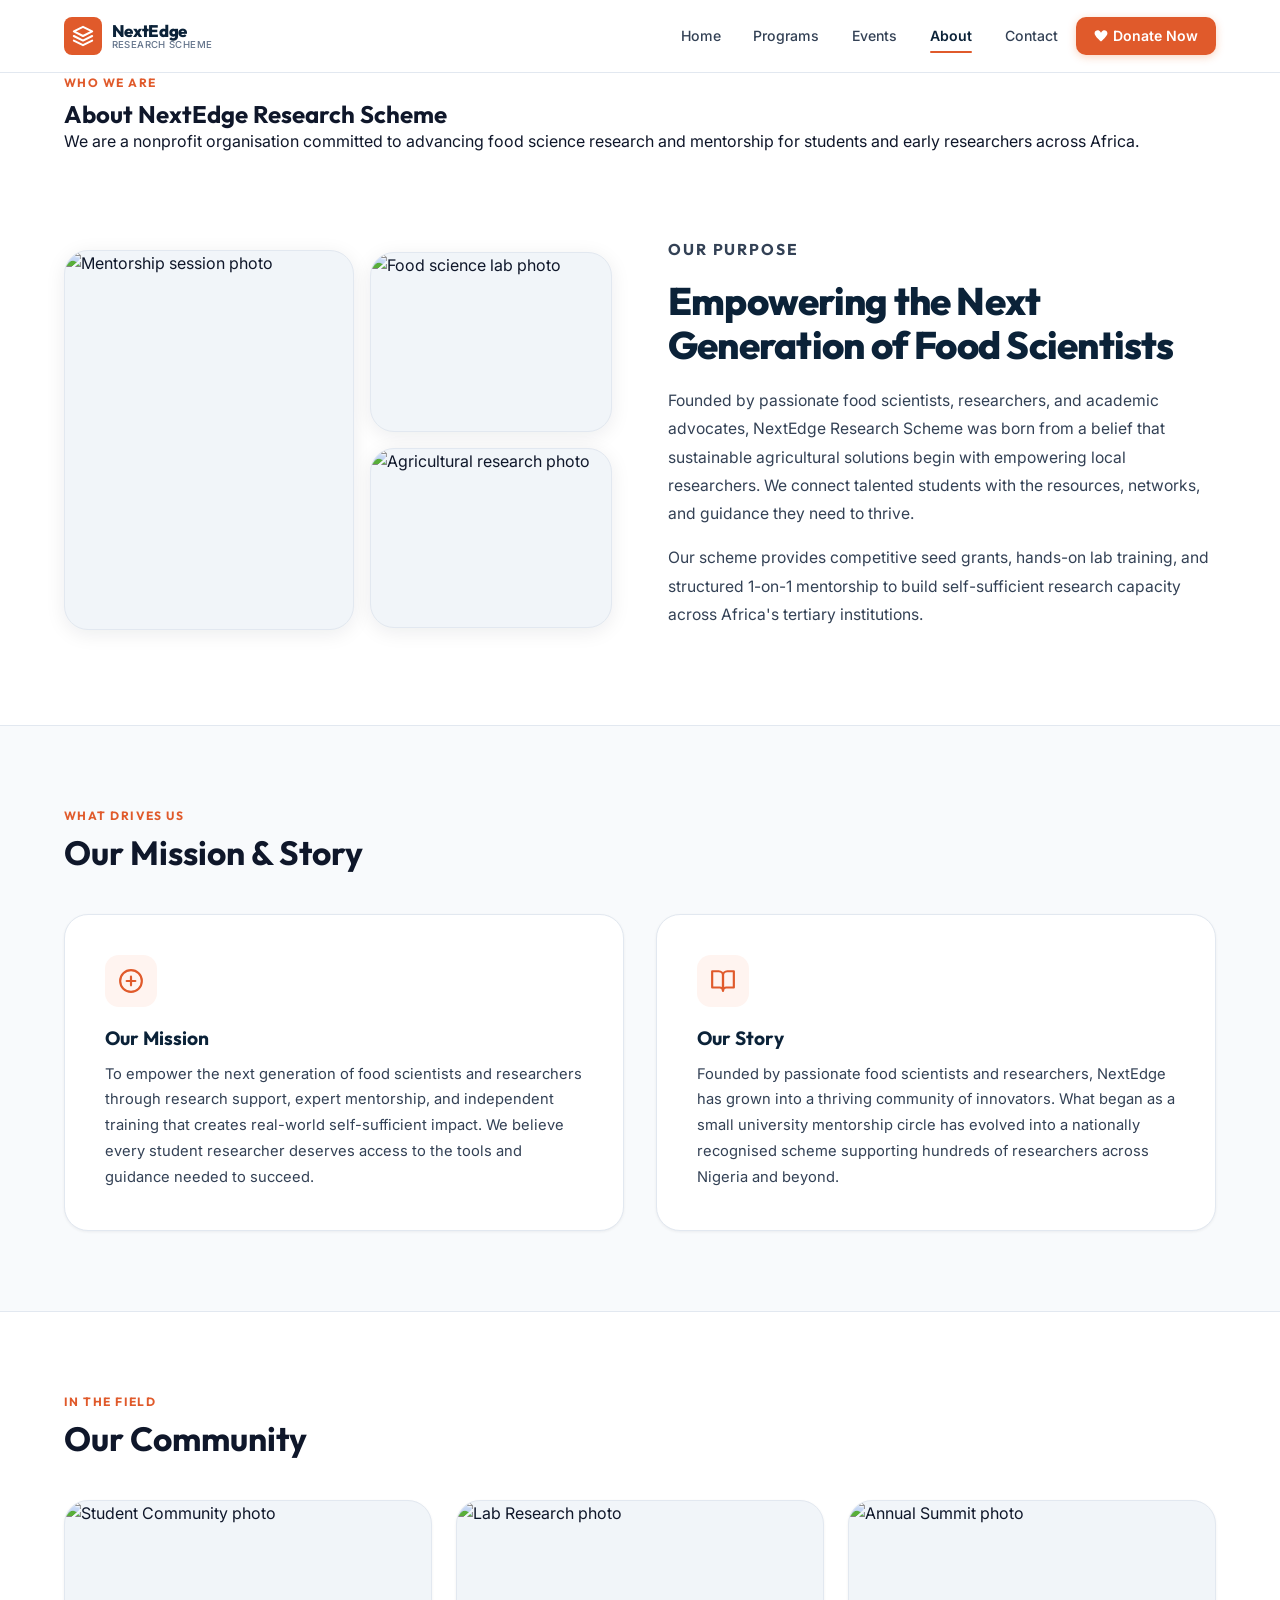
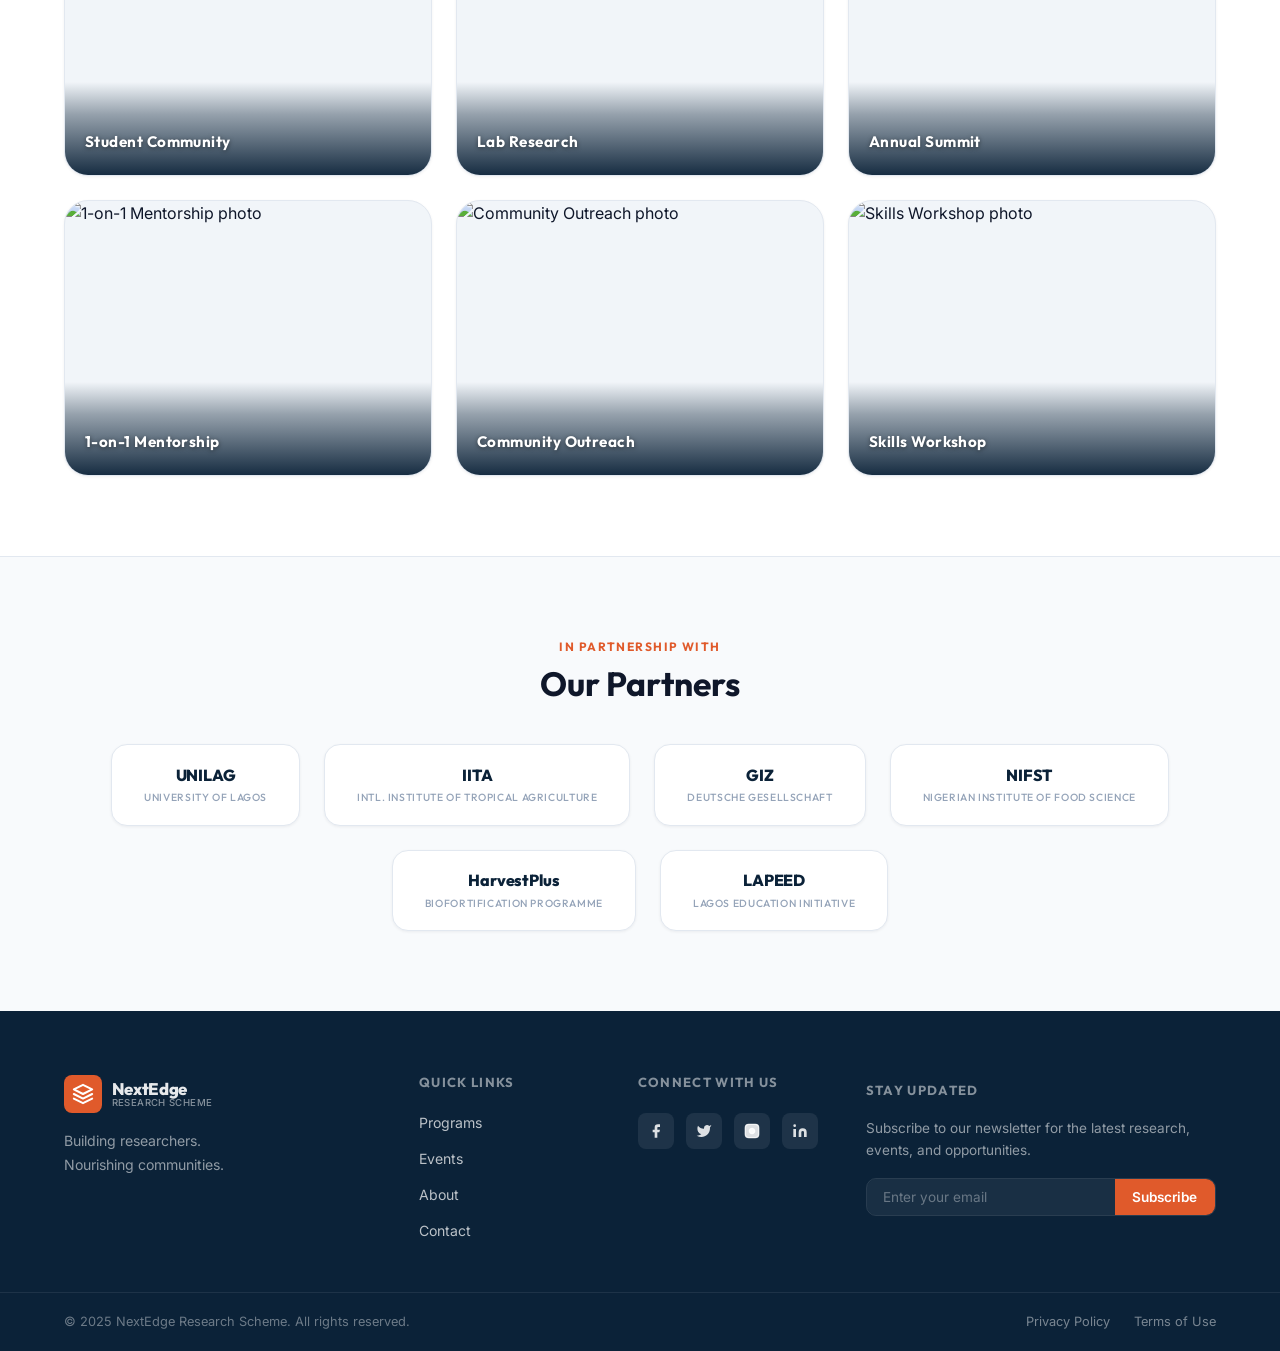
==== about.html @ d98e7039 "fix: rename NexEdge to NextEdge across all project files" ====
<!DOCTYPE html>
<html lang="en">
<head>
  <meta charset="UTF-8" />
  <meta name="viewport" content="width=device-width, initial-scale=1.0" />
  <title>About NextEdge Research Scheme — Our Mission & Story</title>
  <meta name="description" content="Learn about NextEdge Research Scheme — a nonprofit advancing food science research, mentorship, and capacity-building for students and early researchers across Nigeria and beyond." />
  <link rel="stylesheet" href="css/style.css" />
  <link rel="stylesheet" href="css/about.css" />
</head>
<body>

  <!-- ==================== NAVBAR ==================== -->
  <header id="navbar">
    <div class="container">
      <nav class="nav-inner">
        <a href="index.html" class="nav-logo" aria-label="NextEdge Home">
          <div class="nav-logo-icon">
            <svg viewBox="0 0 24 24" fill="none" stroke="#fff" stroke-width="2.2" stroke-linecap="round" stroke-linejoin="round">
              <path d="M12 2L2 7l10 5 10-5-10-5z"/><path d="M2 17l10 5 10-5"/><path d="M2 12l10 5 10-5"/>
            </svg>
          </div>
          <div class="nav-logo-text"><strong>NextEdge</strong><span>Research Scheme</span></div>
        </a>
        <ul class="nav-links" role="list">
          <li><a href="index.html">Home</a></li>
          <li><a href="programs.html">Programs</a></li>
          <li><a href="events.html">Events</a></li>
          <li><a href="about.html" class="active">About</a></li>
          <li><a href="contact.html">Contact</a></li>
          <li>
            <a href="contact.html" class="nav-donate">
              <svg viewBox="0 0 24 24" fill="currentColor"><path d="M12 21.593c-5.63-5.539-11-10.297-11-14.402 0-3.791 3.068-5.191 5.281-5.191 1.312 0 4.151.501 5.719 4.457 1.59-3.968 4.464-4.447 5.726-4.447 2.54 0 5.274 1.621 5.274 5.181 0 4.069-5.136 8.625-11 14.402z"/></svg>
              Donate Now
            </a>
          </li>
        </ul>
        <button class="nav-hamburger" id="nav-hamburger" aria-label="Toggle menu" aria-expanded="false">
          <span></span><span></span><span></span>
        </button>
      </nav>
    </div>
    <nav class="nav-mobile" id="nav-mobile">
      <a href="index.html">Home</a>
      <a href="programs.html">Programs</a>
      <a href="events.html">Events</a>
      <a href="about.html" class="active">About</a>
      <a href="contact.html">Contact</a>
      <a href="contact.html" class="btn btn-primary btn-sm">Donate Now</a>
    </nav>
  </header>

  <!-- ==================== PAGE HERO ==================== -->
  <section class="page-hero" aria-labelledby="about-page-heading">
    <div class="container">
      <div class="page-hero-content">
        <p class="section-label">Who We Are</p>
        <h1 id="about-page-heading">About NextEdge Research Scheme</h1>
        <p>We are a nonprofit organisation committed to advancing food science research and mentorship for students and early researchers across Africa.</p>
      </div>
    </div>
  </section>

  <!-- ==================== ABOUT INTRO ==================== -->
  <section class="about-intro" aria-labelledby="about-intro-heading">
    <div class="container">
      <div class="about-intro-grid">

        <!-- Image collage with real JPG photography -->
        <div class="about-intro-images">
          <div class="about-img-frame about-img-main">
            <img src="images/mentor.jpg" alt="Mentorship session photo" />
          </div>
          <div class="about-img-sub-group">
            <div class="about-img-frame about-img-sub">
              <img src="images/lab.jpg" alt="Food science lab photo" />
            </div>
            <div class="about-img-frame about-img-sub">
              <img src="images/community.jpg" alt="Agricultural research photo" />
            </div>
          </div>
        </div>

        <!-- Text -->
        <div class="about-intro-text">
          <p class="section-label">Our Purpose</p>
          <h2 id="about-intro-heading">Empowering the Next Generation of Food Scientists</h2>
          <p>
            Founded by passionate food scientists, researchers, and academic advocates, NextEdge Research Scheme was born from a belief that sustainable agricultural solutions begin with empowering local researchers. We connect talented students with the resources, networks, and guidance they need to thrive.
          </p>
          <p>
            Our scheme provides competitive seed grants, hands-on lab training, and structured 1-on-1 mentorship to build self-sufficient research capacity across Africa's tertiary institutions.
          </p>
        </div>
      </div>
    </div>
  </section>

  <!-- ==================== MISSION & STORY ==================== -->
  <section class="mission-story" aria-labelledby="mission-heading">
    <div class="container">
      <div class="section-header">
        <div>
          <p class="section-label">What Drives Us</p>
          <h2 id="mission-heading">Our Mission & Story</h2>
        </div>
      </div>
      <div class="mission-story-grid">

        <article class="mission-card" id="our-mission-card">
          <div class="mission-card-icon">
            <svg viewBox="0 0 24 24" fill="none" stroke="currentColor" stroke-width="2" stroke-linecap="round" stroke-linejoin="round">
              <circle cx="12" cy="12" r="10"/><line x1="12" y1="8" x2="12" y2="16"/><line x1="8" y1="12" x2="16" y2="12"/>
            </svg>
          </div>
          <h3>Our Mission</h3>
          <p>To empower the next generation of food scientists and researchers through research support, expert mentorship, and independent training that creates real-world self-sufficient impact. We believe every student researcher deserves access to the tools and guidance needed to succeed.</p>
        </article>

        <article class="mission-card" id="our-story-card">
          <div class="mission-card-icon">
            <svg viewBox="0 0 24 24" fill="none" stroke="currentColor" stroke-width="2" stroke-linecap="round" stroke-linejoin="round">
              <path d="M2 3h6a4 4 0 0 1 4 4v14a3 3 0 0 0-3-3H2z"/><path d="M22 3h-6a4 4 0 0 0-4 4v14a3 3 0 0 1 3-3h7z"/>
            </svg>
          </div>
          <h3>Our Story</h3>
          <p>Founded by passionate food scientists and researchers, NextEdge has grown into a thriving community of innovators. What began as a small university mentorship circle has evolved into a nationally recognised scheme supporting hundreds of researchers across Nigeria and beyond.</p>
        </article>

      </div>
    </div>
  </section>

  <!-- ==================== PHOTO GALLERY ==================== -->
  <section class="about-photos" aria-labelledby="team-photos-heading">
    <div class="container">
      <div class="section-header">
        <div>
          <p class="section-label">In the Field</p>
          <h2 id="team-photos-heading">Our Community</h2>
        </div>
      </div>

      <div class="community-grid">
        <div class="community-card">
          <img src="images/team.jpg" alt="Student Community photo" />
          <div class="community-card-overlay">
            <span>Student Community</span>
          </div>
        </div>

        <div class="community-card">
          <img src="images/lab.jpg" alt="Lab Research photo" />
          <div class="community-card-overlay">
            <span>Lab Research</span>
          </div>
        </div>

        <div class="community-card">
          <img src="images/research.jpg" alt="Annual Summit photo" />
          <div class="community-card-overlay">
            <span>Annual Summit</span>
          </div>
        </div>

        <div class="community-card">
          <img src="images/mentor.jpg" alt="1-on-1 Mentorship photo" />
          <div class="community-card-overlay">
            <span>1-on-1 Mentorship</span>
          </div>
        </div>

        <div class="community-card">
          <img src="images/community.jpg" alt="Community Outreach photo" />
          <div class="community-card-overlay">
            <span>Community Outreach</span>
          </div>
        </div>

        <div class="community-card">
          <img src="images/workshop.jpg" alt="Skills Workshop photo" />
          <div class="community-card-overlay">
            <span>Skills Workshop</span>
          </div>
        </div>
      </div>
    </div>
  </section>

  <!-- ==================== PARTNERS ==================== -->
  <section class="partners-section" aria-labelledby="partners-heading">
    <div class="container">
      <div class="section-header" style="justify-content:center; text-align:center; flex-direction:column; align-items:center;">
        <div>
          <p class="section-label">In Partnership With</p>
          <h2 id="partners-heading">Our Partners</h2>
        </div>
      </div>

      <div class="partners-grid">
        <div class="partner-logo" id="partner-unilag">
          <div class="partner-name">UNILAG<span>University of Lagos</span></div>
        </div>
        <div class="partner-logo" id="partner-iita">
          <div class="partner-name">IITA<span>Intl. Institute of Tropical Agriculture</span></div>
        </div>
        <div class="partner-logo" id="partner-giz">
          <div class="partner-name">GIZ<span>Deutsche Gesellschaft</span></div>
        </div>
        <div class="partner-logo" id="partner-nifst">
          <div class="partner-name">NIFST<span>Nigerian Institute of Food Science</span></div>
        </div>
        <div class="partner-logo" id="partner-harvestplus">
          <div class="partner-name">HarvestPlus<span>Biofortification Programme</span></div>
        </div>
        <div class="partner-logo" id="partner-lapeed">
          <div class="partner-name">LAPEED<span>Lagos Education Initiative</span></div>
        </div>
      </div>
    </div>
  </section>

  <!-- ==================== FOOTER ==================== -->
  <footer id="footer" aria-label="Site footer">
    <div class="container">
      <div class="footer-grid">
        <div class="footer-brand">
          <a href="index.html" class="nav-logo">
            <div class="nav-logo-icon">
              <svg viewBox="0 0 24 24" fill="none" stroke="#fff" stroke-width="2.2" stroke-linecap="round" stroke-linejoin="round">
                <path d="M12 2L2 7l10 5 10-5-10-5z"/><path d="M2 17l10 5 10-5"/><path d="M2 12l10 5 10-5"/>
              </svg>
            </div>
            <div class="nav-logo-text"><strong>NextEdge</strong><span>Research Scheme</span></div>
          </a>
          <p class="footer-tagline">Building researchers.<br>Nourishing communities.</p>
        </div>
        <div class="footer-col">
          <h4>Quick Links</h4>
          <ul>
            <li><a href="programs.html">Programs</a></li>
            <li><a href="events.html">Events</a></li>
            <li><a href="about.html">About</a></li>
            <li><a href="contact.html">Contact</a></li>
          </ul>
        </div>
        <div class="footer-col">
          <h4>Connect With Us</h4>
          <div class="footer-social">
            <a href="#" class="social-icon" aria-label="Facebook"><svg viewBox="0 0 24 24" fill="rgba(255,255,255,0.85)"><path d="M18 2h-3a5 5 0 0 0-5 5v3H7v4h3v8h4v-8h3l1-4h-4V7a1 1 0 0 1 1-1h3z"/></svg></a>
            <a href="#" class="social-icon" aria-label="Twitter"><svg viewBox="0 0 24 24" fill="rgba(255,255,255,0.85)"><path d="M23 3a10.9 10.9 0 0 1-3.14 1.53 4.48 4.48 0 0 0-7.86 3v1A10.66 10.66 0 0 1 3 4s-4 9 5 13a11.64 11.64 0 0 1-7 2c9 5 20 0 20-11.5a4.5 4.5 0 0 0-.08-.83A7.72 7.72 0 0 0 23 3z"/></svg></a>
            <a href="#" class="social-icon" aria-label="Instagram"><svg viewBox="0 0 24 24" fill="none" stroke="rgba(255,255,255,0.85)" stroke-width="2"><rect x="2" y="2" width="20" height="20" rx="5"/><path d="M16 11.37A4 4 0 1 1 12.63 8 4 4 0 0 1 16 11.37z"/><line x1="17.5" y1="6.5" x2="17.51" y2="6.5"/></svg></a>
            <a href="#" class="social-icon" aria-label="LinkedIn"><svg viewBox="0 0 24 24" fill="rgba(255,255,255,0.85)"><path d="M16 8a6 6 0 0 1 6 6v7h-4v-7a2 2 0 0 0-2-2 2 2 0 0 0-2 2v7h-4v-7a6 6 0 0 1 6-6z"/><rect x="2" y="9" width="4" height="12"/><circle cx="4" cy="4" r="2"/></svg></a>
          </div>
        </div>
        <div class="footer-col footer-newsletter">
          <h4>Stay Updated</h4>
          <p>Subscribe to our newsletter for the latest research, events, and opportunities.</p>
          <form class="newsletter-form" id="footer-newsletter-form" novalidate>
            <input type="email" placeholder="Enter your email" aria-label="Email for newsletter" required />
            <button type="submit">Subscribe</button>
          </form>
        </div>
      </div>
    </div>
    <div class="footer-bottom">
      <div class="container">
        <div class="footer-bottom-inner">
          <p>© 2025 NextEdge Research Scheme. All rights reserved.</p>
          <nav class="footer-legal"><a href="#">Privacy Policy</a><a href="#">Terms of Use</a></nav>
        </div>
      </div>
    </div>
  </footer>

  <script src="js/main.js"></script>
</body>
</html>
---- css/style.css ----
/* ============================================================
   NextEdge Research Scheme — Global Styles
   style.css: Variables, Reset, Typography, Navbar, Footer
   ============================================================ */

@import url('https://fonts.googleapis.com/css2?family=Outfit:wght@300;400;500;600;700;800&family=Inter:wght@300;400;500;600;700&display=swap');

/* ===== CSS VARIABLES ===== */
:root {
  /* Colors */
  --navy:        #0B2238;
  --navy-light:  #143454;
  --navy-mid:    #1E4670;
  --orange:      #E05A2B;
  --orange-dark: #C4481C;
  --orange-light:#F27043;
  --orange-bg:   #FFF4F0;
  
  /* Complementary Natural Accents */
  --green:       #2A6F4E;
  --green-bg:    #EBF5F0;
  --gold:        #D97706;
  --gold-bg:     #FEF3C7;

  /* Text Contrast System */
  --text-dark:   #0F172A; /* Deep slate for high contrast titles */
  --text-mid:    #334155; /* Mid slate for body text */
  --text-light:  #64748B; /* Soft slate for descriptions */
  --text-muted:  #94A3B8; /* Muted captions */

  /* Background System */
  --bg-white:    #FFFFFF;
  --bg-light:    #F8FAFC;
  --bg-porcelain:#F1F5F9;
  --border:      #E2E8F0;
  --border-dark: #CBD5E1;

  /* Category Tags */
  --tag-research:   #EFF6FF;
  --tag-research-c: #1D4ED8;
  --tag-mentorship: #F0FDF4;
  --tag-mentorship-c:#15803D;
  --tag-training:   #FFFBEB;
  --tag-training-c: #D97706;
  --tag-community:  #FFF7ED;
  --tag-community-c:#EA580C;
  --tag-workshop:   #F5F3FF;
  --tag-workshop-c: #6D28D9;

  /* Typography */
  --font-heading: 'Outfit', sans-serif;
  --font-body:    'Inter', sans-serif;

  /* Spacing */
  --section-pad: 5rem 0;
  --container-max: 1200px;
  --container-pad: 0 1.5rem;

  /* Radius */
  --radius-sm:  6px;
  --radius-md:  10px;
  --radius-lg:  16px;
  --radius-xl:  24px;

  /* Shadows */
  --shadow-sm:  0 1px 3px rgba(15,23,42,0.06);
  --shadow-md:  0 4px 20px rgba(15,23,42,0.08);
  --shadow-lg:  0 10px 32px rgba(15,23,42,0.12);
  --shadow-nav: 0 4px 20px rgba(11,34,56,0.08);

  /* Transitions */
  --trans-fast: 0.18s ease;
  --trans-mid:  0.28s ease;
  --trans-slow: 0.4s ease;

  /* Nav */
  --nav-height: 72px;
}

/* ===== RESET & BASE ===== */
*, *::before, *::after { box-sizing: border-box; margin: 0; padding: 0; }

html { scroll-behavior: smooth; font-size: 16px; -webkit-text-size-adjust: 100%; }

body {
  font-family: var(--font-body);
  font-size: 1rem;
  line-height: 1.6;
  color: var(--text-dark);
  background: var(--bg-white);
  -webkit-font-smoothing: antialiased;
}

img { display: block; max-width: 100%; height: auto; }
a { color: inherit; text-decoration: none; }
ul, ol { list-style: none; }
button { cursor: pointer; border: none; background: none; font-family: inherit; }
input, textarea, select { font-family: inherit; font-size: inherit; }

/* ===== TYPOGRAPHY ===== */
h1, h2, h3, h4, h5, h6 {
  font-family: var(--font-heading);
  line-height: 1.2;
  color: var(--text-dark);
}

.section-label {
  font-family: var(--font-heading);
  font-size: 0.75rem;
  font-weight: 700;
  letter-spacing: 0.12em;
  text-transform: uppercase;
  color: var(--orange);
  margin-bottom: 0.5rem;
}

/* ===== CONTAINER ===== */
.container {
  max-width: var(--container-max);
  margin: 0 auto;
  padding: var(--container-pad);
}

/* ===== BUTTONS ===== */
.btn {
  display: inline-flex;
  align-items: center;
  gap: 0.4rem;
  padding: 0.65rem 1.4rem;
  border-radius: var(--radius-md);
  font-family: var(--font-body);
  font-size: 0.9rem;
  font-weight: 600;
  transition: background var(--trans-fast), transform var(--trans-fast), box-shadow var(--trans-fast);
  white-space: nowrap;
}

.btn-primary {
  background: var(--orange);
  color: #fff;
  box-shadow: 0 2px 8px rgba(232,97,26,0.30);
}
.btn-primary:hover {
  background: var(--orange-dark);
  transform: translateY(-2px);
  box-shadow: 0 6px 18px rgba(232,97,26,0.40);
}

.btn-outline {
  background: transparent;
  color: var(--orange);
  border: 1.5px solid var(--orange);
}
.btn-outline:hover {
  background: var(--orange);
  color: #fff;
  transform: translateY(-2px);
}

.btn-navy {
  background: var(--navy);
  color: #fff;
}
.btn-navy:hover {
  background: var(--navy-light);
  transform: translateY(-2px);
  box-shadow: var(--shadow-md);
}

.btn-sm {
  padding: 0.45rem 1rem;
  font-size: 0.82rem;
}

.btn-lg {
  padding: 0.85rem 2rem;
  font-size: 1rem;
}

/* ===== TAGS / BADGES ===== */
.tag {
  display: inline-block;
  padding: 0.2rem 0.65rem;
  border-radius: 999px;
  font-size: 0.7rem;
  font-weight: 700;
  letter-spacing: 0.06em;
  text-transform: uppercase;
}
.tag-research   { background: var(--tag-research);   color: var(--tag-research-c); }
.tag-mentorship { background: var(--tag-mentorship);  color: var(--tag-mentorship-c); }
.tag-training   { background: var(--tag-training);   color: var(--tag-training-c); }
.tag-community  { background: var(--tag-community);  color: var(--tag-community-c); }
.tag-workshop   { background: var(--tag-workshop);   color: var(--tag-workshop-c); }

/* ===== LINK ARROW ===== */
.link-arrow {
  display: inline-flex;
  align-items: center;
  gap: 0.35rem;
  color: var(--orange);
  font-size: 0.87rem;
  font-weight: 600;
  transition: gap var(--trans-fast), color var(--trans-fast);
}
.link-arrow:hover { gap: 0.6rem; color: var(--orange-dark); }
.link-arrow svg { flex-shrink: 0; }

/* ===== SECTION HEADER ===== */
.section-header {
  display: flex;
  align-items: flex-end;
  justify-content: space-between;
  gap: 1rem;
  margin-bottom: 2.5rem;
  flex-wrap: wrap;
}
.section-header h2 {
  font-family: var(--font-heading);
  font-size: clamp(1.5rem, 3vw, 2.1rem);
  font-weight: 700;
  color: var(--text-dark);
}

/* ===== DIVIDER ===== */
.divider { border: none; border-top: 1px solid var(--border); margin: 0; }

/* ================================================================
   NAVBAR
   ================================================================ */
#navbar {
  position: sticky;
  top: 0;
  z-index: 1000;
  background: var(--bg-white);
  border-bottom: 1px solid var(--border);
  transition: box-shadow var(--trans-mid), background var(--trans-mid);
}
#navbar.scrolled {
  box-shadow: var(--shadow-nav);
}

.nav-inner {
  display: flex;
  align-items: center;
  height: var(--nav-height);
  gap: 2rem;
}

/* Logo */
.nav-logo {
  display: flex;
  align-items: center;
  gap: 0.6rem;
  flex-shrink: 0;
  text-decoration: none;
}
.nav-logo-icon {
  width: 38px;
  height: 38px;
  background: var(--orange);
  border-radius: 8px;
  display: flex;
  align-items: center;
  justify-content: center;
  flex-shrink: 0;
}
.nav-logo-icon svg { width: 22px; height: 22px; }
.nav-logo-text { display: flex; flex-direction: column; line-height: 1; }
.nav-logo-text strong {
  font-family: var(--font-heading);
  font-size: 1.05rem;
  font-weight: 800;
  color: var(--navy);
  letter-spacing: -0.02em;
}
.nav-logo-text span {
  font-size: 0.6rem;
  font-weight: 500;
  color: var(--text-light);
  letter-spacing: 0.04em;
  text-transform: uppercase;
}

/* Nav Links */
.nav-links {
  display: flex;
  align-items: center;
  gap: 0.25rem;
  margin-left: auto;
}
.nav-links a {
  position: relative;
  padding: 0.5rem 0.9rem;
  font-size: 0.88rem;
  font-weight: 500;
  color: var(--text-mid);
  border-radius: var(--radius-sm);
  transition: color var(--trans-fast), background var(--trans-fast);
}
.nav-links a::after {
  content: '';
  position: absolute;
  bottom: -1px;
  left: 50%;
  width: 0;
  height: 2px;
  background: var(--orange);
  transform: translateX(-50%);
  transition: width var(--trans-fast);
  border-radius: 99px;
}
.nav-links a:hover { color: var(--navy); }
.nav-links a:hover::after,
.nav-links a.active::after { width: calc(100% - 1.8rem); }
.nav-links a.active { color: var(--navy); font-weight: 600; }

/* Donate button */
.nav-donate {
  background: var(--orange);
  color: #fff !important;
  border-radius: var(--radius-md) !important;
  padding: 0.5rem 1.1rem !important;
  font-weight: 600 !important;
  box-shadow: 0 2px 8px rgba(232,97,26,0.28);
  transition: background var(--trans-fast), transform var(--trans-fast), box-shadow var(--trans-fast) !important;
  display: flex !important;
  align-items: center;
  gap: 0.35rem;
  white-space: nowrap;
}
.nav-donate:hover {
  background: var(--orange-dark) !important;
  transform: translateY(-2px) !important;
  box-shadow: 0 5px 16px rgba(232,97,26,0.38) !important;
}
.nav-donate::after { display: none !important; }
.nav-donate svg { width: 14px; height: 14px; flex-shrink: 0; }

/* Hamburger */
.nav-hamburger {
  display: none;
  flex-direction: column;
  gap: 5px;
  width: 28px;
  padding: 2px;
  cursor: pointer;
  margin-left: auto;
}
.nav-hamburger span {
  display: block;
  height: 2px;
  background: var(--navy);
  border-radius: 99px;
  transition: transform var(--trans-mid), opacity var(--trans-fast), width var(--trans-mid);
  transform-origin: center;
}
.nav-hamburger span:nth-child(1) { width: 100%; }
.nav-hamburger span:nth-child(2) { width: 75%; }
.nav-hamburger span:nth-child(3) { width: 55%; }

.nav-hamburger.open span:nth-child(1) { transform: translateY(7px) rotate(45deg); width: 100%; }
.nav-hamburger.open span:nth-child(2) { opacity: 0; transform: translateX(-8px); }
.nav-hamburger.open span:nth-child(3) { transform: translateY(-7px) rotate(-45deg); width: 100%; }

/* Mobile Nav Overlay */
.nav-mobile {
  display: none;
  flex-direction: column;
  padding: 1rem 1.5rem 1.5rem;
  background: var(--bg-white);
  border-top: 1px solid var(--border);
  gap: 0.25rem;
  box-shadow: 0 8px 24px rgba(0,0,0,0.10);
}
.nav-mobile.open { display: flex; }
.nav-mobile a {
  padding: 0.75rem 0.5rem;
  font-size: 1rem;
  font-weight: 500;
  color: var(--text-mid);
  border-bottom: 1px solid var(--border);
  transition: color var(--trans-fast);
}
.nav-mobile a:last-child { border-bottom: none; }
.nav-mobile a:hover, .nav-mobile a.active { color: var(--orange); }
.nav-mobile .btn { margin-top: 0.75rem; align-self: flex-start; }

/* ================================================================
   FOOTER
   ================================================================ */
#footer {
  background: var(--navy);
  color: rgba(255,255,255,0.85);
  padding: 4rem 0 0;
}

.footer-grid {
  display: grid;
  grid-template-columns: 1.8fr 1fr 1fr 1.4fr;
  gap: 3rem;
  padding-bottom: 3rem;
}

.footer-brand .nav-logo-text strong,
.footer-brand .nav-logo-text span { color: rgba(255,255,255,0.9); }
.footer-brand .nav-logo-text span { color: rgba(255,255,255,0.5); }

.footer-tagline {
  margin-top: 1rem;
  font-size: 0.88rem;
  color: rgba(255,255,255,0.55);
  line-height: 1.7;
}

.footer-col h4 {
  font-family: var(--font-heading);
  font-size: 0.82rem;
  font-weight: 700;
  letter-spacing: 0.1em;
  text-transform: uppercase;
  color: rgba(255,255,255,0.5);
  margin-bottom: 1.2rem;
}
.footer-col ul { display: flex; flex-direction: column; gap: 0.65rem; }
.footer-col ul li a {
  font-size: 0.88rem;
  color: rgba(255,255,255,0.72);
  transition: color var(--trans-fast);
}
.footer-col ul li a:hover { color: var(--orange-light); }

/* Social */
.footer-social {
  display: flex;
  gap: 0.75rem;
  margin-top: 1.4rem;
}
.social-icon {
  width: 36px;
  height: 36px;
  border-radius: 8px;
  background: rgba(255,255,255,0.08);
  display: flex;
  align-items: center;
  justify-content: center;
  transition: background var(--trans-fast), transform var(--trans-fast);
}
.social-icon:hover { background: var(--orange); transform: translateY(-3px); }
.social-icon svg { width: 16px; height: 16px; fill: rgba(255,255,255,0.85); }

/* Newsletter */
.footer-newsletter { margin-top: 0.5rem; }
.footer-newsletter p {
  font-size: 0.85rem;
  color: rgba(255,255,255,0.55);
  margin-bottom: 1rem;
  line-height: 1.6;
}
.newsletter-form {
  display: flex;
  gap: 0;
  border-radius: var(--radius-md);
  overflow: hidden;
  border: 1px solid rgba(255,255,255,0.12);
}
.newsletter-form input {
  flex: 1;
  background: rgba(255,255,255,0.06);
  border: none;
  padding: 0.65rem 1rem;
  font-size: 0.85rem;
  color: rgba(255,255,255,0.9);
  outline: none;
}
.newsletter-form input::placeholder { color: rgba(255,255,255,0.35); }
.newsletter-form button {
  background: var(--orange);
  color: #fff;
  padding: 0.65rem 1.1rem;
  font-size: 0.85rem;
  font-weight: 600;
  transition: background var(--trans-fast);
  white-space: nowrap;
}
.newsletter-form button:hover { background: var(--orange-dark); }

/* Footer Bottom */
.footer-bottom {
  border-top: 1px solid rgba(255,255,255,0.08);
  padding: 1.2rem 0;
}
.footer-bottom-inner {
  display: flex;
  align-items: center;
  justify-content: space-between;
  gap: 1rem;
  flex-wrap: wrap;
}
.footer-bottom-inner p {
  font-size: 0.8rem;
  color: rgba(255,255,255,0.4);
}
.footer-legal {
  display: flex;
  gap: 1.5rem;
}
.footer-legal a {
  font-size: 0.8rem;
  color: rgba(255,255,255,0.45);
  transition: color var(--trans-fast);
}
.footer-legal a:hover { color: var(--orange-light); }

/* ===== IMAGE PLACEHOLDERS (when real images not available) ===== */
.img-placeholder {
  background: linear-gradient(135deg, #e8f0fe 0%, #f0e8ff 50%, #e8f8e8 100%);
  display: flex;
  align-items: center;
  justify-content: center;
  border-radius: var(--radius-md);
  overflow: hidden;
  position: relative;
}
.img-placeholder::after {
  content: '';
  position: absolute;
  inset: 0;
  background: linear-gradient(135deg, rgba(255,255,255,0.1) 0%, transparent 100%);
}

/* ===== REAL SCENE PHOTOGRAPHY (LOCAL HIGH-RES JPGs) ===== */
.img-fill { width: 100%; height: 100%; display: block; object-fit: cover; }

.scene-lab {
  background: url('../images/lab.jpg') center/cover no-repeat !important;
  position: relative;
}
.scene-team {
  background: url('../images/team.jpg') center/cover no-repeat !important;
  position: relative;
}
.scene-research {
  background: url('../images/research.jpg') center/cover no-repeat !important;
  position: relative;
}
.scene-community {
  background: url('../images/community.jpg') center/cover no-repeat !important;
  position: relative;
}
.scene-mentor {
  background: url('../images/mentor.jpg') center/cover no-repeat !important;
  position: relative;
}
.scene-event {
  background: url('../images/event.jpg') center/cover no-repeat !important;
  position: relative;
}
.scene-workshop {
  background: url('../images/workshop.jpg') center/cover no-repeat !important;
  position: relative;
}

.figure-overlay { display: none !important; }

/* ===== RESPONSIVE ===== */
@media (max-width: 1023px) {
  .nav-links { display: none; }
  .nav-hamburger { display: flex; }
}

@media (max-width: 767px) {
  :root { --nav-height: 62px; }
  .footer-grid {
    grid-template-columns: 1fr 1fr;
    gap: 2rem;
  }
  .footer-brand { grid-column: 1 / -1; }
}

@media (max-width: 479px) {
  .footer-grid { grid-template-columns: 1fr; }
  .footer-bottom-inner { flex-direction: column; align-items: flex-start; gap: 0.5rem; }
}
---- css/about.css ----
/* ============================================================
   NextEdge — about.css (ROBUST & FULLY RESPONSIVE)
   ============================================================ */

/* ===== ABOUT INTRO ===== */
.about-intro {
  padding: var(--section-pad);
  background: var(--bg-white);
}

.about-intro-grid {
  display: grid;
  grid-template-columns: 1fr 1fr;
  gap: 3.5rem;
  align-items: center;
}

.about-intro-images {
  display: grid;
  grid-template-columns: 1.2fr 1fr;
  gap: 1rem;
  align-items: center;
}

.about-img-frame {
  border-radius: var(--radius-xl);
  overflow: hidden;
  position: relative;
  box-shadow: var(--shadow-md);
  border: 1px solid var(--border);
  background: var(--bg-porcelain);
  transition: transform var(--trans-mid), box-shadow var(--trans-mid);
}
.about-img-frame:hover {
  transform: translateY(-4px);
  box-shadow: var(--shadow-lg);
}

.about-img-frame img {
  width: 100%;
  height: 100%;
  object-fit: cover;
  object-position: center;
  display: block;
}

.about-img-main {
  height: 380px;
}
.about-img-sub-group {
  display: flex;
  flex-direction: column;
  gap: 1rem;
}
.about-img-sub {
  height: 180px;
}

.about-intro-text h2 {
  font-family: var(--font-heading);
  font-size: clamp(1.8rem, 3vw, 2.5rem);
  font-weight: 800;
  color: var(--navy);
  margin-bottom: 1.25rem;
  line-height: 1.15;
  letter-spacing: -0.02em;
}
.about-intro-text p {
  font-size: 0.98rem;
  color: var(--text-mid);
  line-height: 1.8;
  margin-bottom: 1rem;
}

/* ===== MISSION + STORY ===== */
.mission-story {
  padding: var(--section-pad);
  background: var(--bg-light);
  border-top: 1px solid var(--border);
  border-bottom: 1px solid var(--border);
}

.mission-story-grid {
  display: grid;
  grid-template-columns: 1fr 1fr;
  gap: 2rem;
}

.mission-card {
  background: var(--bg-white);
  border-radius: var(--radius-xl);
  padding: 2.5rem;
  border: 1px solid var(--border);
  box-shadow: var(--shadow-sm);
  transition: transform var(--trans-mid), box-shadow var(--trans-mid);
}
.mission-card:hover {
  transform: translateY(-4px);
  box-shadow: var(--shadow-md);
}

.mission-card-icon {
  width: 52px;
  height: 52px;
  border-radius: 14px;
  background: var(--orange-bg);
  display: flex;
  align-items: center;
  justify-content: center;
  margin-bottom: 1.25rem;
}
.mission-card-icon svg {
  width: 26px;
  height: 26px;
  color: var(--orange);
}

.mission-card h3 {
  font-family: var(--font-heading);
  font-size: 1.2rem;
  font-weight: 700;
  color: var(--navy);
  margin-bottom: 0.75rem;
}
.mission-card p {
  font-size: 0.92rem;
  color: var(--text-mid);
  line-height: 1.75;
}

/* ===== COMMUNITY PHOTO GALLERY GRID ===== */
.about-photos {
  padding: var(--section-pad);
  background: var(--bg-white);
}

.community-grid {
  display: grid;
  grid-template-columns: repeat(3, 1fr);
  gap: 1.5rem;
}

.community-card {
  position: relative;
  border-radius: var(--radius-xl);
  overflow: hidden;
  aspect-ratio: 4 / 3;
  width: 100%;
  background: var(--bg-porcelain);
  border: 1px solid var(--border);
  box-shadow: var(--shadow-sm);
  transition: transform var(--trans-mid), box-shadow var(--trans-mid);
}
.community-card:hover {
  transform: translateY(-6px);
  box-shadow: var(--shadow-lg);
}

.community-card img {
  width: 100%;
  height: 100%;
  object-fit: cover;
  object-position: center;
  display: block;
  transition: transform var(--trans-slow);
}
.community-card:hover img {
  transform: scale(1.06);
}

.community-card-overlay {
  position: absolute;
  bottom: 0;
  left: 0;
  right: 0;
  padding: 3rem 1.25rem 1.25rem;
  background: linear-gradient(to top, rgba(11,34,56,0.95) 0%, rgba(11,34,56,0.4) 65%, transparent 100%);
  display: flex;
  align-items: flex-end;
  pointer-events: none;
}
.community-card-overlay span {
  font-family: var(--font-heading);
  font-size: 0.95rem;
  font-weight: 700;
  color: #ffffff !important;
  letter-spacing: 0.03em;
  text-shadow: 0 1px 4px rgba(0,0,0,0.5);
}

/* ===== PARTNERS ===== */
.partners-section {
  padding: var(--section-pad);
  background: var(--bg-light);
  border-top: 1px solid var(--border);
}

.partners-grid {
  display: flex;
  align-items: center;
  justify-content: center;
  flex-wrap: wrap;
  gap: 1.5rem;
  margin-top: 2rem;
}

.partner-logo {
  display: flex;
  align-items: center;
  justify-content: center;
  background: var(--bg-white);
  border: 1px solid var(--border);
  border-radius: var(--radius-lg);
  padding: 1.1rem 2rem;
  transition: transform var(--trans-fast), box-shadow var(--trans-fast), border-color var(--trans-fast);
  text-align: center;
  min-width: 150px;
  box-shadow: var(--shadow-sm);
}
.partner-logo:hover {
  transform: translateY(-4px);
  box-shadow: var(--shadow-md);
  border-color: var(--orange);
}

.partner-name {
  font-family: var(--font-heading);
  font-size: 1rem;
  font-weight: 800;
  color: var(--navy);
  letter-spacing: -0.01em;
}
.partner-name span {
  display: block;
  font-size: 0.65rem;
  font-weight: 500;
  letter-spacing: 0.06em;
  color: var(--text-muted);
  text-transform: uppercase;
  margin-top: 2px;
}

/* ===== RESPONSIVE BREAKPOINTS ===== */
@media (max-width: 1023px) {
  .about-intro-grid { grid-template-columns: 1fr; gap: 2.5rem; }
  .community-grid { grid-template-columns: repeat(2, 1fr); }
  .mission-story-grid { grid-template-columns: 1fr; }
}

@media (max-width: 640px) {
  .about-intro-images {
    grid-template-columns: 1fr;
    gap: 1rem;
  }
  .about-img-main { height: 250px; }
  .about-img-sub { height: 160px; }
  .community-grid {
    grid-template-columns: 1fr;
    gap: 1.25rem;
  }
  .community-card {
    aspect-ratio: 16 / 10;
    width: 100%;
  }
}
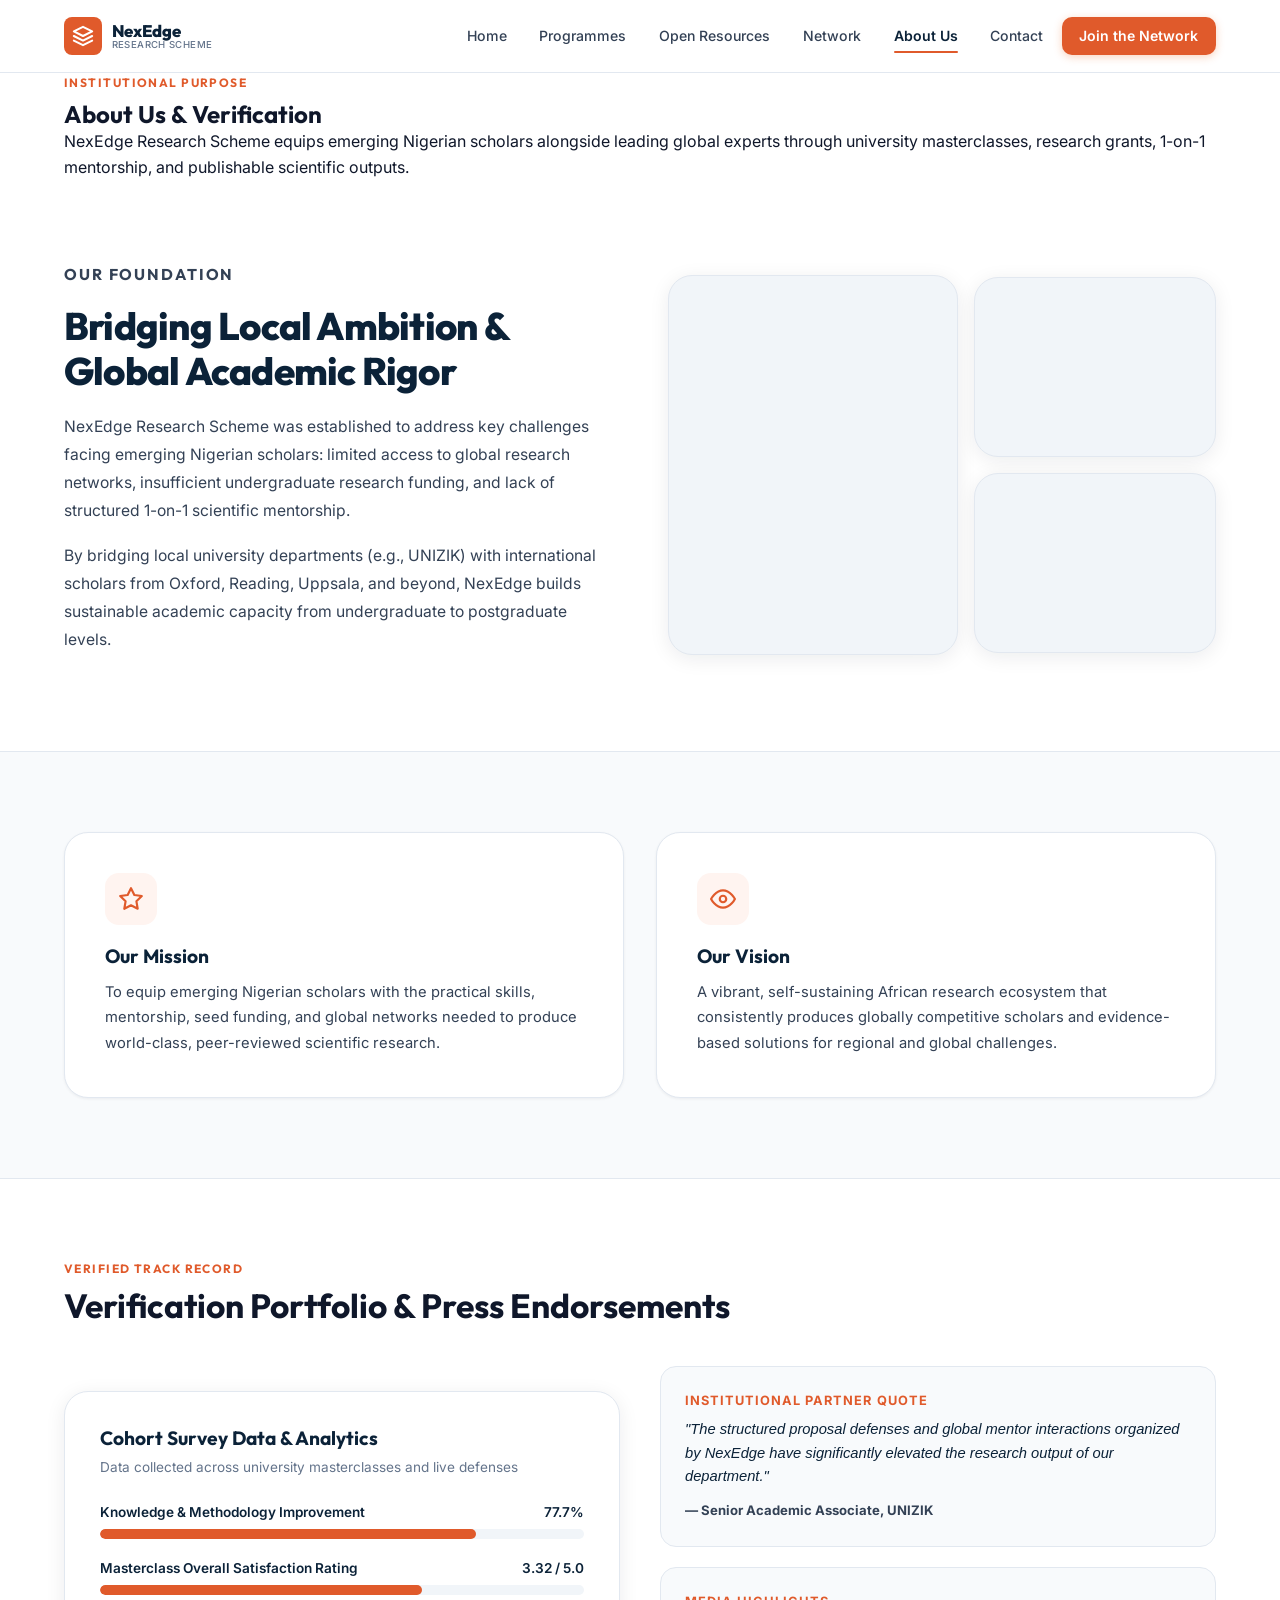
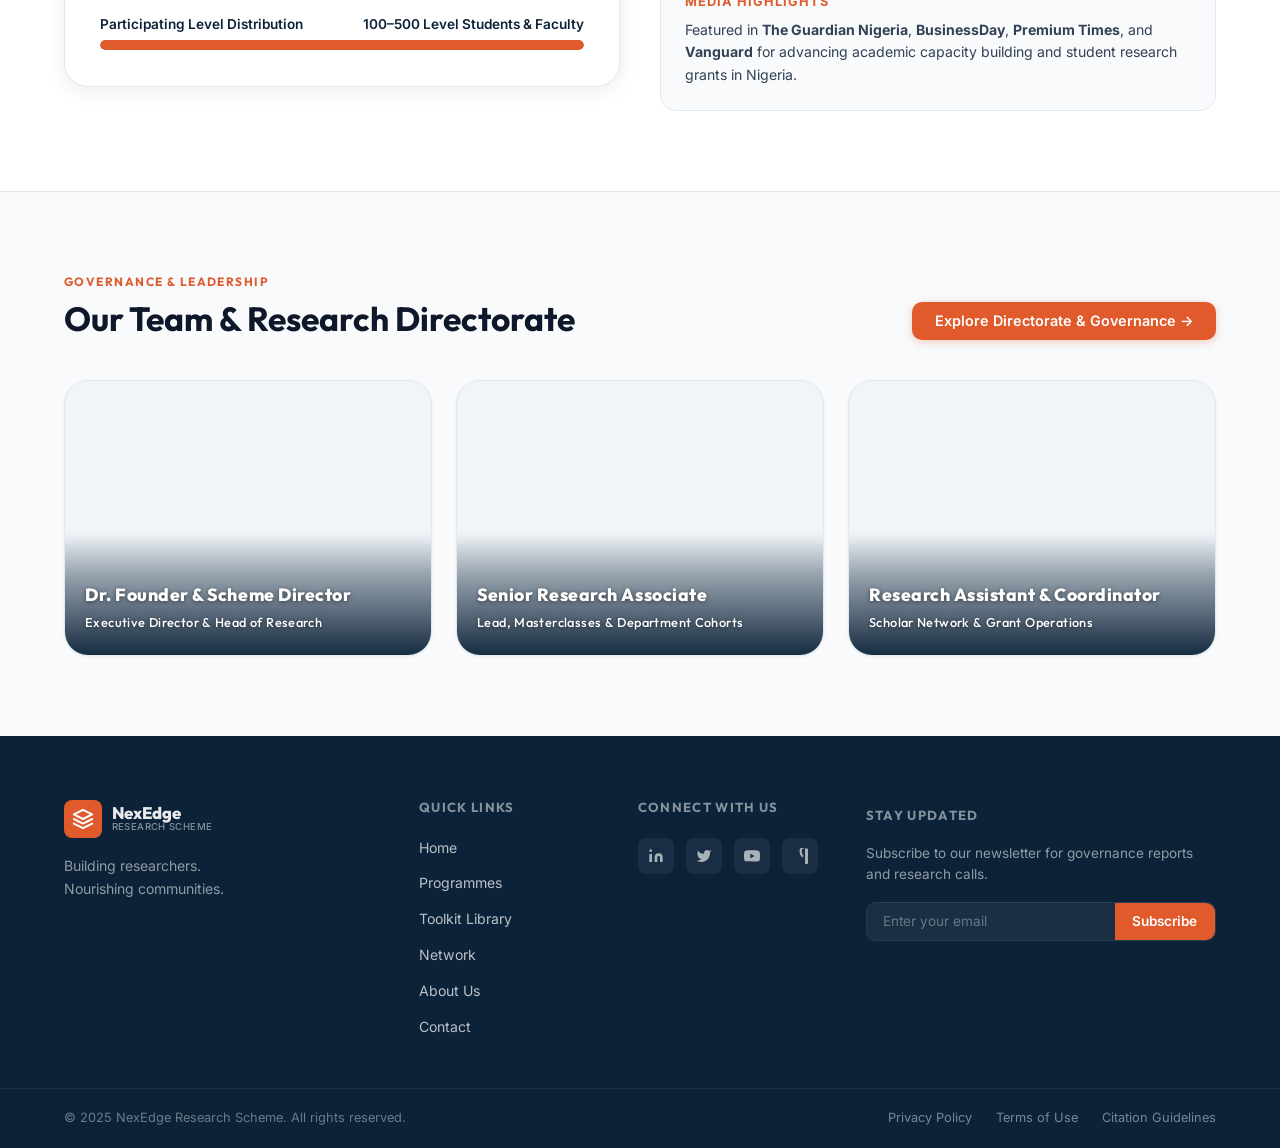
==== commit 21e062de: "fix & enhance: resolve JS syntax error, implement scroll-reveal, decimal stats, photo carousel edge " ====
--- a/about.html
+++ b/about.html
@@ -3,10 +3,11 @@
 <head>
   <meta charset="UTF-8" />
   <meta name="viewport" content="width=device-width, initial-scale=1.0" />
-  <title>About NextEdge Research Scheme — Our Mission & Story</title>
-  <meta name="description" content="Learn about NextEdge Research Scheme — a nonprofit advancing food science research, mentorship, and capacity-building for students and early researchers across Nigeria and beyond." />
+  <title>About Us & Verification Portfolio — NexEdge Research Scheme</title>
+  <meta name="description" content="Learn about NexEdge Research Scheme's mission, vision, research directorate, press coverage, and verified participant survey analytics." />
   <link rel="stylesheet" href="css/style.css" />
   <link rel="stylesheet" href="css/about.css" />
+  <link rel="stylesheet" href="css/home.css" />
 </head>
 <body>
 
@@ -14,24 +15,24 @@
   <header id="navbar">
     <div class="container">
       <nav class="nav-inner">
-        <a href="index.html" class="nav-logo" aria-label="NextEdge Home">
+        <a href="index.html" class="nav-logo" aria-label="NexEdge Home">
           <div class="nav-logo-icon">
             <svg viewBox="0 0 24 24" fill="none" stroke="#fff" stroke-width="2.2" stroke-linecap="round" stroke-linejoin="round">
               <path d="M12 2L2 7l10 5 10-5-10-5z"/><path d="M2 17l10 5 10-5"/><path d="M2 12l10 5 10-5"/>
             </svg>
           </div>
-          <div class="nav-logo-text"><strong>NextEdge</strong><span>Research Scheme</span></div>
+          <div class="nav-logo-text"><strong>NexEdge</strong><span>Research Scheme</span></div>
         </a>
         <ul class="nav-links" role="list">
           <li><a href="index.html">Home</a></li>
-          <li><a href="programs.html">Programs</a></li>
-          <li><a href="events.html">Events</a></li>
-          <li><a href="about.html" class="active">About</a></li>
+          <li><a href="programs.html">Programmes</a></li>
+          <li><a href="toolkit.html">Open Resources</a></li>
+          <li><a href="network.html">Network</a></li>
+          <li><a href="about.html" class="active">About Us</a></li>
           <li><a href="contact.html">Contact</a></li>
           <li>
-            <a href="contact.html" class="nav-donate">
-              <svg viewBox="0 0 24 24" fill="currentColor"><path d="M12 21.593c-5.63-5.539-11-10.297-11-14.402 0-3.791 3.068-5.191 5.281-5.191 1.312 0 4.151.501 5.719 4.457 1.59-3.968 4.464-4.447 5.726-4.447 2.54 0 5.274 1.621 5.274 5.181 0 4.069-5.136 8.625-11 14.402z"/></svg>
-              Donate Now
+            <a href="network.html" class="nav-donate">
+              Join the Network
             </a>
           </li>
         </ul>
@@ -40,13 +41,14 @@
         </button>
       </nav>
     </div>
-    <nav class="nav-mobile" id="nav-mobile">
+    <nav class="nav-mobile" id="nav-mobile" aria-label="Mobile navigation">
       <a href="index.html">Home</a>
-      <a href="programs.html">Programs</a>
-      <a href="events.html">Events</a>
-      <a href="about.html" class="active">About</a>
+      <a href="programs.html">Programmes</a>
+      <a href="toolkit.html">Open Resources</a>
+      <a href="network.html">Network</a>
+      <a href="about.html" class="active">About Us</a>
       <a href="contact.html">Contact</a>
-      <a href="contact.html" class="btn btn-primary btn-sm">Donate Now</a>
+      <a href="network.html" class="btn btn-primary btn-sm">Join the Network</a>
     </nav>
   </header>
 
@@ -54,168 +56,165 @@
   <section class="page-hero" aria-labelledby="about-page-heading">
     <div class="container">
       <div class="page-hero-content">
-        <p class="section-label">Who We Are</p>
-        <h1 id="about-page-heading">About NextEdge Research Scheme</h1>
-        <p>We are a nonprofit organisation committed to advancing food science research and mentorship for students and early researchers across Africa.</p>
-      </div>
-    </div>
-  </section>
-
-  <!-- ==================== ABOUT INTRO ==================== -->
-  <section class="about-intro" aria-labelledby="about-intro-heading">
+        <p class="section-label">INSTITUTIONAL PURPOSE</p>
+        <h1 id="about-page-heading">About Us & Verification</h1>
+        <p>NexEdge Research Scheme equips emerging Nigerian scholars alongside leading global experts through university masterclasses, research grants, 1-on-1 mentorship, and publishable scientific outputs.</p>
+      </div>
+    </div>
+  </section>
+
+  <!-- ==================== ABOUT INTRO & MISSION/VISION ==================== -->
+  <section class="about-intro" aria-labelledby="mission-heading">
     <div class="container">
       <div class="about-intro-grid">
-
-        <!-- Image collage with real JPG photography -->
+        <div class="about-intro-text">
+          <p class="section-label">Our Foundation</p>
+          <h2 id="mission-heading">Bridging Local Ambition & Global Academic Rigor</h2>
+          <p>
+            NexEdge Research Scheme was established to address key challenges facing emerging Nigerian scholars: limited access to global research networks, insufficient undergraduate research funding, and lack of structured 1-on-1 scientific mentorship.
+          </p>
+          <p>
+            By bridging local university departments (e.g., UNIZIK) with international scholars from Oxford, Reading, Uppsala, and beyond, NexEdge builds sustainable academic capacity from undergraduate to postgraduate levels.
+          </p>
+        </div>
         <div class="about-intro-images">
           <div class="about-img-frame about-img-main">
-            <img src="images/mentor.jpg" alt="Mentorship session photo" />
+            <div class="img-fill scene-team" style="height:100%"></div>
           </div>
           <div class="about-img-sub-group">
             <div class="about-img-frame about-img-sub">
-              <img src="images/lab.jpg" alt="Food science lab photo" />
+              <div class="img-fill scene-lab" style="height:100%"></div>
             </div>
             <div class="about-img-frame about-img-sub">
-              <img src="images/community.jpg" alt="Agricultural research photo" />
-            </div>
-          </div>
-        </div>
-
-        <!-- Text -->
-        <div class="about-intro-text">
-          <p class="section-label">Our Purpose</p>
-          <h2 id="about-intro-heading">Empowering the Next Generation of Food Scientists</h2>
-          <p>
-            Founded by passionate food scientists, researchers, and academic advocates, NextEdge Research Scheme was born from a belief that sustainable agricultural solutions begin with empowering local researchers. We connect talented students with the resources, networks, and guidance they need to thrive.
-          </p>
-          <p>
-            Our scheme provides competitive seed grants, hands-on lab training, and structured 1-on-1 mentorship to build self-sufficient research capacity across Africa's tertiary institutions.
-          </p>
-        </div>
-      </div>
-    </div>
-  </section>
-
-  <!-- ==================== MISSION & STORY ==================== -->
-  <section class="mission-story" aria-labelledby="mission-heading">
+              <div class="img-fill scene-mentor" style="height:100%"></div>
+            </div>
+          </div>
+        </div>
+      </div>
+    </div>
+  </section>
+
+  <section class="mission-story">
+    <div class="container">
+      <div class="mission-story-grid">
+        <article class="mission-card">
+          <div class="mission-card-icon">
+            <svg viewBox="0 0 24 24" fill="none" stroke="currentColor" stroke-width="2" stroke-linecap="round" stroke-linejoin="round"><polygon points="12 2 15.09 8.26 22 9.27 17 14.14 18.18 21.02 12 17.77 5.82 21.02 7 14.14 2 9.27 8.91 8.26 12 2"/></svg>
+          </div>
+          <h3>Our Mission</h3>
+          <p>To equip emerging Nigerian scholars with the practical skills, mentorship, seed funding, and global networks needed to produce world-class, peer-reviewed scientific research.</p>
+        </article>
+
+        <article class="mission-card">
+          <div class="mission-card-icon">
+            <svg viewBox="0 0 24 24" fill="none" stroke="currentColor" stroke-width="2" stroke-linecap="round" stroke-linejoin="round"><path d="M1 12s4-8 11-8 11 8 11 8-4 8-11 8-11-8-11-8z"/><circle cx="12" cy="12" r="3"/></svg>
+          </div>
+          <h3>Our Vision</h3>
+          <p>A vibrant, self-sustaining African research ecosystem that consistently produces globally competitive scholars and evidence-based solutions for regional and global challenges.</p>
+        </article>
+      </div>
+    </div>
+  </section>
+
+  <!-- ==================== VERIFICATION PORTFOLIO & SURVEY ANALYTICS ==================== -->
+  <section class="feedback-section" style="background:var(--bg-white);">
     <div class="container">
       <div class="section-header">
         <div>
-          <p class="section-label">What Drives Us</p>
-          <h2 id="mission-heading">Our Mission & Story</h2>
-        </div>
-      </div>
-      <div class="mission-story-grid">
-
-        <article class="mission-card" id="our-mission-card">
-          <div class="mission-card-icon">
-            <svg viewBox="0 0 24 24" fill="none" stroke="currentColor" stroke-width="2" stroke-linecap="round" stroke-linejoin="round">
-              <circle cx="12" cy="12" r="10"/><line x1="12" y1="8" x2="12" y2="16"/><line x1="8" y1="12" x2="16" y2="12"/>
-            </svg>
-          </div>
-          <h3>Our Mission</h3>
-          <p>To empower the next generation of food scientists and researchers through research support, expert mentorship, and independent training that creates real-world self-sufficient impact. We believe every student researcher deserves access to the tools and guidance needed to succeed.</p>
-        </article>
-
-        <article class="mission-card" id="our-story-card">
-          <div class="mission-card-icon">
-            <svg viewBox="0 0 24 24" fill="none" stroke="currentColor" stroke-width="2" stroke-linecap="round" stroke-linejoin="round">
-              <path d="M2 3h6a4 4 0 0 1 4 4v14a3 3 0 0 0-3-3H2z"/><path d="M22 3h-6a4 4 0 0 0-4 4v14a3 3 0 0 1 3-3h7z"/>
-            </svg>
-          </div>
-          <h3>Our Story</h3>
-          <p>Founded by passionate food scientists and researchers, NextEdge has grown into a thriving community of innovators. What began as a small university mentorship circle has evolved into a nationally recognised scheme supporting hundreds of researchers across Nigeria and beyond.</p>
-        </article>
-
-      </div>
-    </div>
-  </section>
-
-  <!-- ==================== PHOTO GALLERY ==================== -->
-  <section class="about-photos" aria-labelledby="team-photos-heading">
+          <p class="section-label">Verified Track Record</p>
+          <h2>Verification Portfolio & Press Endorsements</h2>
+        </div>
+      </div>
+
+      <div class="feedback-grid">
+        <div class="analytics-chart-box">
+          <h3 style="font-size:1.2rem; font-weight:700; color:var(--navy); margin-bottom:0.4rem;">Cohort Survey Data & Analytics</h3>
+          <p style="font-size:0.85rem; color:var(--text-light); margin-bottom:1.2rem;">Data collected across university masterclasses and live defenses</p>
+
+          <div class="stat-bar-group">
+            <div>
+              <div class="stat-bar-label"><span>Knowledge & Methodology Improvement</span><span data-target="98.7" data-decimals="1" data-suffix="%">0.0%</span></div>
+              <div class="stat-bar-track"><div class="stat-bar-fill" data-target="98.7" data-decimals="1" style="width: 0%;"></div></div>
+            </div>
+            <div>
+              <div class="stat-bar-label"><span>Masterclass Overall Satisfaction Rating</span><span data-target="4.22" data-decimals="2" data-suffix=" / 5.0">0.00 / 5.0</span></div>
+              <div class="stat-bar-track"><div class="stat-bar-fill" data-target="84.4" data-decimals="1" style="width: 0%;"></div></div>
+            </div>
+            <div>
+              <div class="stat-bar-label"><span>Participating Level Distribution</span><span>100–500 Level Students & Faculty</span></div>
+              <div class="stat-bar-track"><div class="stat-bar-fill" style="width: 100%;"></div></div>
+            </div>
+          </div>
+        </div>
+
+        <div style="display:flex; flex-direction:column; gap:1.2rem;">
+          <div style="background:var(--bg-light); border:1px solid var(--border); padding:1.5rem; border-radius:var(--radius-lg);">
+            <div style="font-size:0.8rem; font-weight:700; color:var(--orange); text-transform:uppercase; letter-spacing:0.08em; margin-bottom:0.4rem;">Institutional Partner Quote</div>
+            <p style="font-size:0.92rem; color:var(--navy); font-style:italic; line-height:1.6; margin-bottom:0.5rem;">
+              "The structured proposal defenses and global mentor interactions organized by NexEdge have significantly elevated the research output of our department."
+            </p>
+            <span style="font-size:0.82rem; font-weight:700; color:var(--text-mid);">— Senior Academic Associate, UNIZIK</span>
+          </div>
+
+          <div style="background:var(--bg-light); border:1px solid var(--border); padding:1.5rem; border-radius:var(--radius-lg);">
+            <div style="font-size:0.8rem; font-weight:700; color:var(--orange); text-transform:uppercase; letter-spacing:0.08em; margin-bottom:0.4rem;">Media Highlights</div>
+            <p style="font-size:0.88rem; color:var(--text-mid); line-height:1.6;">
+              Featured in <strong>The Guardian Nigeria</strong>, <strong>BusinessDay</strong>, <strong>Premium Times</strong>, and <strong>Vanguard</strong> for advancing academic capacity building and student research grants in Nigeria.
+            </p>
+          </div>
+        </div>
+      </div>
+    </div>
+  </section>
+
+  <!-- ==================== OUR TEAM & RESEARCH DIRECTORATE ==================== -->
+  <section class="about-photos" style="background:var(--bg-light); border-top:1px solid var(--border);">
     <div class="container">
       <div class="section-header">
         <div>
-          <p class="section-label">In the Field</p>
-          <h2 id="team-photos-heading">Our Community</h2>
-        </div>
+          <p class="section-label">Governance & Leadership</p>
+          <h2>Our Team & Research Directorate</h2>
+        </div>
+        <button class="btn btn-primary" data-modal-title="Explore Directorate & Governance" data-modal-subtitle="Request full governance structure and academic advisory board profile.">
+          Explore Directorate & Governance →
+        </button>
       </div>
 
       <div class="community-grid">
-        <div class="community-card">
-          <img src="images/team.jpg" alt="Student Community photo" />
+
+        <!-- Team Member 1 -->
+        <article class="community-card">
+          <div class="img-fill scene-mentor" style="height:100%"></div>
           <div class="community-card-overlay">
-            <span>Student Community</span>
-          </div>
-        </div>
-
-        <div class="community-card">
-          <img src="images/lab.jpg" alt="Lab Research photo" />
+            <div>
+              <span style="display:block; font-size:1.1rem; font-weight:800; color:#fff;">Dr. Founder & Scheme Director</span>
+              <span style="font-size:0.8rem; font-weight:500; color:var(--orange-light);">Executive Director & Head of Research</span>
+            </div>
+          </div>
+        </article>
+
+        <!-- Team Member 2 -->
+        <article class="community-card">
+          <div class="img-fill scene-lab" style="height:100%"></div>
           <div class="community-card-overlay">
-            <span>Lab Research</span>
-          </div>
-        </div>
-
-        <div class="community-card">
-          <img src="images/research.jpg" alt="Annual Summit photo" />
+            <div>
+              <span style="display:block; font-size:1.1rem; font-weight:800; color:#fff;">Senior Research Associate</span>
+              <span style="font-size:0.8rem; font-weight:500; color:var(--orange-light);">Lead, Masterclasses & Department Cohorts</span>
+            </div>
+          </div>
+        </article>
+
+        <!-- Team Member 3 -->
+        <article class="community-card">
+          <div class="img-fill scene-team" style="height:100%"></div>
           <div class="community-card-overlay">
-            <span>Annual Summit</span>
-          </div>
-        </div>
-
-        <div class="community-card">
-          <img src="images/mentor.jpg" alt="1-on-1 Mentorship photo" />
-          <div class="community-card-overlay">
-            <span>1-on-1 Mentorship</span>
-          </div>
-        </div>
-
-        <div class="community-card">
-          <img src="images/community.jpg" alt="Community Outreach photo" />
-          <div class="community-card-overlay">
-            <span>Community Outreach</span>
-          </div>
-        </div>
-
-        <div class="community-card">
-          <img src="images/workshop.jpg" alt="Skills Workshop photo" />
-          <div class="community-card-overlay">
-            <span>Skills Workshop</span>
-          </div>
-        </div>
-      </div>
-    </div>
-  </section>
-
-  <!-- ==================== PARTNERS ==================== -->
-  <section class="partners-section" aria-labelledby="partners-heading">
-    <div class="container">
-      <div class="section-header" style="justify-content:center; text-align:center; flex-direction:column; align-items:center;">
-        <div>
-          <p class="section-label">In Partnership With</p>
-          <h2 id="partners-heading">Our Partners</h2>
-        </div>
-      </div>
-
-      <div class="partners-grid">
-        <div class="partner-logo" id="partner-unilag">
-          <div class="partner-name">UNILAG<span>University of Lagos</span></div>
-        </div>
-        <div class="partner-logo" id="partner-iita">
-          <div class="partner-name">IITA<span>Intl. Institute of Tropical Agriculture</span></div>
-        </div>
-        <div class="partner-logo" id="partner-giz">
-          <div class="partner-name">GIZ<span>Deutsche Gesellschaft</span></div>
-        </div>
-        <div class="partner-logo" id="partner-nifst">
-          <div class="partner-name">NIFST<span>Nigerian Institute of Food Science</span></div>
-        </div>
-        <div class="partner-logo" id="partner-harvestplus">
-          <div class="partner-name">HarvestPlus<span>Biofortification Programme</span></div>
-        </div>
-        <div class="partner-logo" id="partner-lapeed">
-          <div class="partner-name">LAPEED<span>Lagos Education Initiative</span></div>
-        </div>
+            <div>
+              <span style="display:block; font-size:1.1rem; font-weight:800; color:#fff;">Research Assistant & Coordinator</span>
+              <span style="font-size:0.8rem; font-weight:500; color:var(--orange-light);">Scholar Network & Grant Operations</span>
+            </div>
+          </div>
+        </article>
+
       </div>
     </div>
   </section>
@@ -231,31 +230,34 @@
                 <path d="M12 2L2 7l10 5 10-5-10-5z"/><path d="M2 17l10 5 10-5"/><path d="M2 12l10 5 10-5"/>
               </svg>
             </div>
-            <div class="nav-logo-text"><strong>NextEdge</strong><span>Research Scheme</span></div>
+            <div class="nav-logo-text"><strong>NexEdge</strong><span>Research Scheme</span></div>
           </a>
           <p class="footer-tagline">Building researchers.<br>Nourishing communities.</p>
         </div>
         <div class="footer-col">
           <h4>Quick Links</h4>
           <ul>
-            <li><a href="programs.html">Programs</a></li>
-            <li><a href="events.html">Events</a></li>
-            <li><a href="about.html">About</a></li>
+            <li><a href="index.html">Home</a></li>
+            <li><a href="programs.html">Programmes</a></li>
+            <li><a href="toolkit.html">Toolkit Library</a></li>
+            <li><a href="network.html">Network</a></li>
+            <li><a href="about.html">About Us</a></li>
             <li><a href="contact.html">Contact</a></li>
           </ul>
         </div>
         <div class="footer-col">
           <h4>Connect With Us</h4>
+          <!-- TODO: confirm real social URL with client before launch -->
           <div class="footer-social">
-            <a href="#" class="social-icon" aria-label="Facebook"><svg viewBox="0 0 24 24" fill="rgba(255,255,255,0.85)"><path d="M18 2h-3a5 5 0 0 0-5 5v3H7v4h3v8h4v-8h3l1-4h-4V7a1 1 0 0 1 1-1h3z"/></svg></a>
-            <a href="#" class="social-icon" aria-label="Twitter"><svg viewBox="0 0 24 24" fill="rgba(255,255,255,0.85)"><path d="M23 3a10.9 10.9 0 0 1-3.14 1.53 4.48 4.48 0 0 0-7.86 3v1A10.66 10.66 0 0 1 3 4s-4 9 5 13a11.64 11.64 0 0 1-7 2c9 5 20 0 20-11.5a4.5 4.5 0 0 0-.08-.83A7.72 7.72 0 0 0 23 3z"/></svg></a>
-            <a href="#" class="social-icon" aria-label="Instagram"><svg viewBox="0 0 24 24" fill="none" stroke="rgba(255,255,255,0.85)" stroke-width="2"><rect x="2" y="2" width="20" height="20" rx="5"/><path d="M16 11.37A4 4 0 1 1 12.63 8 4 4 0 0 1 16 11.37z"/><line x1="17.5" y1="6.5" x2="17.51" y2="6.5"/></svg></a>
-            <a href="#" class="social-icon" aria-label="LinkedIn"><svg viewBox="0 0 24 24" fill="rgba(255,255,255,0.85)"><path d="M16 8a6 6 0 0 1 6 6v7h-4v-7a2 2 0 0 0-2-2 2 2 0 0 0-2 2v7h-4v-7a6 6 0 0 1 6-6z"/><rect x="2" y="9" width="4" height="12"/><circle cx="4" cy="4" r="2"/></svg></a>
+            <a href="#" class="social-icon" aria-label="LinkedIn" aria-disabled="true" title="Link coming soon" style="opacity:0.75;"><svg viewBox="0 0 24 24" fill="rgba(255,255,255,0.85)"><path d="M16 8a6 6 0 0 1 6 6v7h-4v-7a2 2 0 0 0-2-2 2 2 0 0 0-2 2v7h-4v-7a6 6 0 0 1 6-6z"/><rect x="2" y="9" width="4" height="12"/><circle cx="4" cy="4" r="2"/></svg></a>
+            <a href="#" class="social-icon" aria-label="Twitter" aria-disabled="true" title="Link coming soon" style="opacity:0.75;"><svg viewBox="0 0 24 24" fill="rgba(255,255,255,0.85)"><path d="M23 3a10.9 10.9 0 0 1-3.14 1.53 4.48 4.48 0 0 0-7.86 3v1A10.66 10.66 0 0 1 3 4s-4 9 5 13a11.64 11.64 0 0 1-7 2c9 5 20 0 20-11.5a4.5 4.5 0 0 0-.08-.83A7.72 7.72 0 0 0 23 3z"/></svg></a>
+            <a href="#" class="social-icon" aria-label="YouTube" aria-disabled="true" title="Link coming soon" style="opacity:0.75;"><svg viewBox="0 0 24 24" fill="rgba(255,255,255,0.85)"><path d="M23.498 6.186a3.016 3.016 0 0 0-2.122-2.136C19.505 3.545 12 3.545 12 3.545s-7.505 0-9.377.505A3.017 3.017 0 0 0 .502 6.186C0 8.07 0 12 0 12s0 3.93.502 5.814a3.016 3.016 0 0 0 2.122 2.136c1.871.505 9.376.505 9.376.505s7.505 0 9.377-.505a3.015 3.015 0 0 0 2.122-2.136C24 15.93 24 12 24 12s0-3.93-.502-5.814zM9.545 15.568V8.432L15.818 12l-6.273 3.568z"/></svg></a>
+            <a href="#" class="social-icon" aria-label="ResearchGate" aria-disabled="true" title="Link coming soon" style="opacity:0.75;"><svg viewBox="0 0 24 24" fill="rgba(255,255,255,0.85)"><path d="M19.54 0c-1.356 0-2.46.33-3.313 1.018-.853.687-1.383 1.637-1.59 2.85-.207 1.213-.082 2.5.375 3.86.457 1.36 1.258 2.766 2.4 4.22-.647.784-1.39 1.506-2.228 2.164-1.272-1.378-2.235-2.85-2.887-4.417-.652-1.567-.978-3.14-.978-4.717 0-1.577.375-2.973 1.125-4.188.75-1.215 1.83-2.115 3.24-2.7C16.27.49 17.845.2 19.54.2c1.695 0 3.16.29 4.395.87 1.235.58 2.174 1.48 2.817 2.7.643 1.22.964 2.61.964 4.17 0 1.56-.32 3.13-.96 4.71-.64 1.58-1.58 3.06-2.82 4.44.83.66 1.57 1.38 2.22 2.16-1.14 1.45-1.94 2.86-2.4 4.22-.46 1.36-.58 2.65-.37 3.86.21 1.21.74 2.16 1.59 2.85.85.69 1.96 1.02 3.31 1.02H19.54z"/></svg></a>
           </div>
         </div>
         <div class="footer-col footer-newsletter">
           <h4>Stay Updated</h4>
-          <p>Subscribe to our newsletter for the latest research, events, and opportunities.</p>
+          <p>Subscribe to our newsletter for governance reports and research calls.</p>
           <form class="newsletter-form" id="footer-newsletter-form" novalidate>
             <input type="email" placeholder="Enter your email" aria-label="Email for newsletter" required />
             <button type="submit">Subscribe</button>
@@ -266,8 +268,8 @@
     <div class="footer-bottom">
       <div class="container">
         <div class="footer-bottom-inner">
-          <p>© 2025 NextEdge Research Scheme. All rights reserved.</p>
-          <nav class="footer-legal"><a href="#">Privacy Policy</a><a href="#">Terms of Use</a></nav>
+          <p>© 2025 NexEdge Research Scheme. All rights reserved.</p>
+          <nav class="footer-legal"><a href="#">Privacy Policy</a><a href="#">Terms of Use</a><a href="#">Citation Guidelines</a></nav>
         </div>
       </div>
     </div>
--- a/css/style.css
+++ b/css/style.css
@@ -1,5 +1,5 @@
 /* ============================================================
-   NextEdge Research Scheme — Global Styles
+   NexEdge Research Scheme — Global Styles
    style.css: Variables, Reset, Typography, Navbar, Footer
    ============================================================ */
 
@@ -91,6 +91,20 @@
   -webkit-font-smoothing: antialiased;
 }
 
+/* ===== SCROLL REVEAL ===== */
+.reveal {
+  opacity: 0;
+  transform: translateY(18px);
+  transition: opacity 0.6s ease, transform 0.6s cubic-bezier(0.16,0.84,0.44,1);
+}
+.reveal.is-visible {
+  opacity: 1;
+  transform: none;
+}
+@media (prefers-reduced-motion: reduce) {
+  .reveal { opacity: 1; transform: none; transition: none; }
+}
+
 img { display: block; max-width: 100%; height: auto; }
 a { color: inherit; text-decoration: none; }
 ul, ol { list-style: none; }
@@ -563,6 +577,109 @@
 
 .figure-overlay { display: none !important; }
 
+/* ===== MODAL SYSTEM ===== */
+.modal-backdrop {
+  position: fixed;
+  inset: 0;
+  background: rgba(11, 34, 56, 0.7);
+  backdrop-filter: blur(4px);
+  z-index: 2000;
+  display: flex;
+  align-items: center;
+  justify-content: center;
+  padding: 1.5rem;
+  opacity: 0;
+  visibility: hidden;
+  transition: opacity var(--trans-mid), visibility var(--trans-mid);
+}
+.modal-backdrop.active {
+  opacity: 1;
+  visibility: visible;
+}
+.modal-box {
+  background: var(--bg-white);
+  border-radius: var(--radius-lg);
+  box-shadow: var(--shadow-lg);
+  max-width: 580px;
+  width: 100%;
+  padding: 2.2rem;
+  position: relative;
+  transform: translateY(20px) scale(0.96);
+  transition: transform var(--trans-mid);
+  max-height: 90vh;
+  overflow-y: auto;
+}
+.modal-backdrop.active .modal-box {
+  transform: translateY(0) scale(1);
+}
+.modal-close {
+  position: absolute;
+  top: 1.2rem;
+  right: 1.2rem;
+  width: 32px;
+  height: 32px;
+  border-radius: 50%;
+  background: var(--bg-porcelain);
+  display: flex;
+  align-items: center;
+  justify-content: center;
+  font-size: 1.2rem;
+  color: var(--text-mid);
+  transition: background var(--trans-fast), color var(--trans-fast);
+}
+.modal-close:hover {
+  background: var(--orange-bg);
+  color: var(--orange);
+}
+.modal-header h3 {
+  font-size: 1.4rem;
+  font-weight: 700;
+  color: var(--navy);
+  margin-bottom: 0.3rem;
+}
+.modal-header p {
+  font-size: 0.88rem;
+  color: var(--text-light);
+  margin-bottom: 1.5rem;
+}
+
+/* ===== PRESS STRIP ===== */
+.press-strip {
+  background: var(--bg-porcelain);
+  border-y: 1px solid var(--border);
+  padding: 1.8rem 0;
+}
+.press-strip-inner {
+  display: flex;
+  align-items: center;
+  justify-content: space-between;
+  gap: 2rem;
+  flex-wrap: wrap;
+}
+.press-strip-label {
+  font-family: var(--font-heading);
+  font-size: 0.78rem;
+  font-weight: 700;
+  letter-spacing: 0.1em;
+  text-transform: uppercase;
+  color: var(--text-light);
+}
+.press-logos {
+  display: flex;
+  align-items: center;
+  gap: 2.5rem;
+  flex-wrap: wrap;
+}
+.press-logo-item {
+  font-family: var(--font-heading);
+  font-size: 1.1rem;
+  font-weight: 800;
+  color: var(--text-muted);
+  letter-spacing: -0.01em;
+  transition: color var(--trans-fast);
+}
+.press-logo-item:hover { color: var(--navy); }
+
 /* ===== RESPONSIVE ===== */
 @media (max-width: 1023px) {
   .nav-links { display: none; }
@@ -576,9 +693,11 @@
     gap: 2rem;
   }
   .footer-brand { grid-column: 1 / -1; }
+  .press-strip-inner { flex-direction: column; align-items: flex-start; gap: 1rem; }
 }
 
 @media (max-width: 479px) {
   .footer-grid { grid-template-columns: 1fr; }
   .footer-bottom-inner { flex-direction: column; align-items: flex-start; gap: 0.5rem; }
 }
+
--- a/css/about.css
+++ b/css/about.css
@@ -1,5 +1,5 @@
 /* ============================================================
-   NextEdge — about.css (ROBUST & FULLY RESPONSIVE)
+   NexEdge — about.css (ROBUST & FULLY RESPONSIVE)
    ============================================================ */
 
 /* ===== ABOUT INTRO ===== */
--- a/css/home.css
+++ b/css/home.css
@@ -0,0 +1,917 @@
+/* ================================================================
+   HERO — Dark Navy, Spacious & Elegant Layout
+   ================================================================ */
+.hero {
+  background: var(--navy);
+  min-height: 85vh;
+  display: flex;
+  align-items: center;
+  padding: 4.5rem 0;
+  position: relative;
+  overflow: hidden;
+}
+
+/* Ambient glow backdrops */
+.hero::before {
+  content: '';
+  position: absolute;
+  top: -20%;
+  right: -10%;
+  width: 600px;
+  height: 600px;
+  border-radius: 50%;
+  background: radial-gradient(circle, rgba(232,97,26,0.15) 0%, transparent 70%);
+  pointer-events: none;
+}
+.hero::after {
+  content: '';
+  position: absolute;
+  bottom: -20%;
+  left: -10%;
+  width: 500px;
+  height: 500px;
+  border-radius: 50%;
+  background: radial-gradient(circle, rgba(30,80,140,0.2) 0%, transparent 70%);
+  pointer-events: none;
+}
+
+.hero-inner {
+  position: relative;
+  z-index: 1;
+  display: grid;
+  grid-template-columns: 1.25fr 0.85fr;
+  gap: 4rem;
+  align-items: center;
+}
+
+/* ── Left Column: Headline & Action ── */
+.hero-left {
+  display: flex;
+  flex-direction: column;
+  align-items: flex-start;
+}
+
+.hero-tagline-badge {
+  display: inline-flex;
+  align-items: center;
+  gap: 0.6rem;
+  padding: 0.4rem 1rem;
+  border-radius: 999px;
+  background: rgba(232,97,26,0.12);
+  border: 1px solid rgba(232,97,26,0.3);
+  font-family: var(--font-heading);
+  font-size: 0.78rem;
+  font-weight: 700;
+  letter-spacing: 0.12em;
+  text-transform: uppercase;
+  color: var(--orange-light);
+  margin-bottom: 1.5rem;
+}
+.hero-tagline-badge::before {
+  content: '';
+  width: 6px;
+  height: 6px;
+  border-radius: 50%;
+  background: var(--orange);
+}
+
+.hero-title {
+  font-family: var(--font-heading);
+  font-size: clamp(2.4rem, 4.5vw, 3.8rem);
+  font-weight: 800;
+  line-height: 1.12;
+  color: #fff;
+  letter-spacing: -0.02em;
+  margin-bottom: 1.5rem;
+}
+
+.hero-title .highlight {
+  color: var(--orange-light);
+  position: relative;
+  display: inline-block;
+}
+.hero-title .highlight::after {
+  content: '';
+  position: absolute;
+  left: 0;
+  bottom: 2px;
+  width: 100%;
+  height: 3px;
+  background: var(--orange);
+  border-radius: 99px;
+  opacity: 0.7;
+}
+
+.hero-desc {
+  font-size: 1.05rem;
+  color: rgba(255,255,255,0.72);
+  line-height: 1.8;
+  max-width: 540px;
+  margin-bottom: 2.2rem;
+}
+
+.hero-actions {
+  display: flex;
+  align-items: center;
+  gap: 1.25rem;
+  flex-wrap: wrap;
+}
+
+/* ── Right Column: Interactive Video / Story Card ── */
+.hero-right {
+  display: flex;
+  justify-content: center;
+}
+
+.hero-card-preview {
+  position: relative;
+  width: 100%;
+  max-width: 380px;
+  height: 420px;
+  border-radius: var(--radius-xl);
+  overflow: hidden;
+  box-shadow: 0 20px 50px rgba(0,0,0,0.4);
+  border: 1px solid rgba(255,255,255,0.15);
+  transition: transform var(--trans-mid), box-shadow var(--trans-mid);
+}
+.hero-card-preview:hover {
+  transform: translateY(-6px);
+  box-shadow: 0 30px 60px rgba(0,0,0,0.5);
+}
+
+.hero-card-preview .img-fill {
+  height: 100%;
+  transition: transform var(--trans-slow);
+}
+.hero-card-preview:hover .img-fill {
+  transform: scale(1.05);
+}
+
+.hero-card-overlay {
+  position: absolute;
+  inset: 0;
+  background: linear-gradient(to top, rgba(10,37,64,0.92) 0%, rgba(10,37,64,0.3) 50%, transparent 100%);
+  display: flex;
+  flex-direction: column;
+  justify-content: space-between;
+  padding: 1.75rem;
+}
+
+/* Spinning badge inside preview */
+.hero-badge {
+  align-self: flex-end;
+  width: 76px;
+  height: 76px;
+  border-radius: 50%;
+  background: rgba(255,255,255,0.1);
+  backdrop-filter: blur(8px);
+  border: 1px solid rgba(255,255,255,0.25);
+  position: relative;
+  cursor: pointer;
+  transition: transform var(--trans-fast), background var(--trans-fast);
+}
+.hero-badge:hover {
+  transform: scale(1.08);
+  background: rgba(232,97,26,0.85);
+}
+.hero-badge-circle { position: relative; width: 100%; height: 100%; }
+.hero-badge-circle svg.ring-text {
+  position: absolute;
+  inset: 0;
+  width: 100%;
+  height: 100%;
+  animation: spinSlow 18s linear infinite;
+}
+.hero-badge-play {
+  position: absolute;
+  inset: 0;
+  display: flex;
+  align-items: center;
+  justify-content: center;
+}
+.hero-badge-play svg {
+  width: 18px;
+  height: 18px;
+  fill: #fff;
+  margin-left: 2px;
+}
+
+.hero-card-caption h4 {
+  font-family: var(--font-heading);
+  font-size: 1.15rem;
+  font-weight: 700;
+  color: #fff;
+  margin-bottom: 0.35rem;
+}
+.hero-card-caption p {
+  font-size: 0.82rem;
+  color: rgba(255,255,255,0.7);
+}
+
+@keyframes spinSlow {
+  from { transform: rotate(0deg); }
+  to   { transform: rotate(360deg); }
+}
+
+/* ================================================================
+   PHOTO BAND — Stepped Auto-Carousel Slider
+   ================================================================ */
+.photo-band {
+  background: var(--navy);
+  padding: 3rem 0;
+  overflow: hidden;
+  position: relative;
+}
+
+/* Edge subtle gradient masks */
+.photo-band::before,
+.photo-band::after {
+  content: '';
+  position: absolute;
+  top: 0;
+  bottom: 0;
+  width: 100px;
+  z-index: 10;
+  pointer-events: none;
+}
+.photo-band::before {
+  left: 0;
+  background: linear-gradient(to right, var(--navy) 0%, transparent 100%);
+}
+.photo-band::after {
+  right: 0;
+  background: linear-gradient(to left, var(--navy) 0%, transparent 100%);
+}
+
+.photo-band-wrapper {
+  width: 100%;
+  max-width: 100%;
+  overflow: hidden;
+  position: relative;
+}
+
+/* Carousel edge zone visual affordances */
+.photo-edge-indicator {
+  position: absolute;
+  top: 0;
+  bottom: 0;
+  width: 15%;
+  z-index: 12;
+  pointer-events: none;
+  opacity: 0;
+  transition: opacity 0.3s ease;
+  display: flex;
+  align-items: center;
+}
+.photo-edge-indicator.left {
+  left: 0;
+  background: linear-gradient(to right, rgba(224,90,43,0.25) 0%, transparent 100%);
+  justify-content: flex-start;
+  padding-left: 1.5rem;
+}
+.photo-edge-indicator.right {
+  right: 0;
+  background: linear-gradient(to left, rgba(224,90,43,0.25) 0%, transparent 100%);
+  justify-content: flex-end;
+  padding-right: 1.5rem;
+}
+.photo-edge-indicator.active {
+  opacity: 1;
+}
+.photo-edge-arrow {
+  width: 38px;
+  height: 38px;
+  border-radius: 50%;
+  background: var(--orange);
+  color: #fff;
+  display: flex;
+  align-items: center;
+  justify-content: center;
+  box-shadow: 0 4px 14px rgba(0,0,0,0.3);
+}
+.photo-edge-arrow svg {
+  width: 20px;
+  height: 20px;
+}
+
+.photo-band-track {
+  display: flex;
+  gap: 1.5rem;
+  align-items: center;
+  transition: transform 0.7s cubic-bezier(0.25, 1, 0.5, 1);
+  will-change: transform;
+  padding: 1rem 0;
+}
+
+.photo-panel {
+  border-radius: var(--radius-lg);
+  overflow: hidden;
+  flex-shrink: 0;
+  position: relative;
+  width: 320px;
+  height: 230px;
+  opacity: 0.55;
+  scale: 0.92;
+  transition: transform var(--trans-mid), opacity var(--trans-mid), scale var(--trans-mid), box-shadow var(--trans-mid);
+}
+
+.photo-panel.active-center {
+  opacity: 1;
+  scale: 1;
+  box-shadow: 0 16px 40px rgba(0,0,0,0.5);
+  z-index: 2;
+}
+
+.photo-panel .img-fill { width: 100%; height: 100%; object-fit: cover; }
+
+.photo-panel-label {
+  position: absolute;
+  bottom: 0;
+  left: 0;
+  right: 0;
+  padding: 2.5rem 1.25rem 1rem;
+  background: linear-gradient(to top, rgba(10,37,64,0.95) 0%, rgba(10,37,64,0.4) 60%, transparent 100%);
+  font-family: var(--font-heading);
+  font-size: 0.88rem;
+  font-weight: 700;
+  color: #fff;
+  text-transform: uppercase;
+  letter-spacing: 0.08em;
+}
+
+/* Mobile Responsiveness for Photo Band */
+@media (max-width: 767px) {
+  .photo-band { padding: 2rem 0; }
+  .photo-band::before, .photo-band::after { width: 40px; }
+  .photo-panel {
+    width: 260px;
+    height: 190px;
+  }
+}
+@media (max-width: 480px) {
+  .photo-panel {
+    width: 220px;
+    height: 170px;
+  }
+}
+
+/* ================================================================
+   PROGRAMS — Crisp Porcelain & Clean Elevated Cards
+   ================================================================ */
+.programs-section {
+  background: var(--bg-light);
+  padding: 5rem 0;
+  border-top: 1px solid var(--border);
+  border-bottom: 1px solid var(--border);
+}
+
+.programs-heading-block {
+  margin-bottom: 3rem;
+}
+
+.programs-heading-block h2 {
+  font-family: var(--font-heading);
+  font-size: clamp(2rem, 4vw, 3.2rem);
+  font-weight: 800;
+  color: var(--navy);
+  line-height: 1.1;
+  letter-spacing: -0.02em;
+}
+
+.programs-heading-block .section-label {
+  color: var(--orange);
+  margin-bottom: 0.4rem;
+}
+
+.programs-heading-row {
+  display: flex;
+  align-items: flex-end;
+  justify-content: space-between;
+  gap: 1rem;
+  flex-wrap: wrap;
+}
+
+.programs-heading-row .link-arrow {
+  color: var(--orange);
+  font-size: 0.9rem;
+  font-weight: 600;
+  margin-bottom: 0.4rem;
+}
+.programs-heading-row .link-arrow:hover { color: var(--orange-dark); }
+
+.programs-grid {
+  display: grid;
+  grid-template-columns: repeat(4, 1fr);
+  gap: 1.25rem;
+}
+
+.program-card {
+  background: var(--bg-white);
+  border-radius: var(--radius-xl);
+  overflow: hidden;
+  border: 1px solid var(--border);
+  box-shadow: var(--shadow-sm);
+  transition: transform var(--trans-mid), box-shadow var(--trans-mid), border-color var(--trans-mid);
+  cursor: pointer;
+}
+.program-card:hover {
+  transform: translateY(-6px);
+  box-shadow: var(--shadow-lg);
+  border-color: var(--orange-light);
+}
+
+.program-card-img {
+  height: 170px;
+  overflow: hidden;
+  position: relative;
+}
+.program-card-img .img-fill {
+  transition: transform var(--trans-slow);
+}
+.program-card:hover .program-card-img .img-fill {
+  transform: scale(1.06);
+}
+
+.program-card-body {
+  padding: 1.4rem;
+}
+.program-card-body .tag {
+  margin-bottom: 0.75rem;
+}
+.program-card-body h3 {
+  font-family: var(--font-heading);
+  font-size: 1.08rem;
+  font-weight: 700;
+  color: var(--navy);
+  margin-bottom: 0.4rem;
+}
+.program-card-body p {
+  font-size: 0.86rem;
+  color: var(--text-mid);
+  line-height: 1.65;
+  margin-bottom: 1.1rem;
+}
+.program-card-body .link-arrow {
+  color: var(--orange);
+  font-size: 0.85rem;
+}
+.program-card-body .link-arrow:hover { color: var(--orange-dark); }
+
+/* ================================================================
+   STATS — Deep Navy & High Contrast Metric Grid
+   ================================================================ */
+.stats-section {
+  background: var(--navy);
+  padding: 5.5rem 0;
+  position: relative;
+}
+
+.stats-inner {
+  display: grid;
+  grid-template-columns: 1fr 1fr;
+  gap: 5rem;
+  align-items: center;
+}
+
+.stats-text-col .section-label { color: var(--orange-light); }
+
+.stats-title {
+  font-family: var(--font-heading);
+  font-size: clamp(2rem, 3.5vw, 2.8rem);
+  font-weight: 800;
+  color: #fff;
+  line-height: 1.15;
+  margin: 0.5rem 0 1.25rem;
+  letter-spacing: -0.02em;
+}
+
+.stats-body-text {
+  font-size: 0.98rem;
+  color: rgba(255,255,255,0.72);
+  line-height: 1.8;
+  max-width: 440px;
+  margin-bottom: 2rem;
+}
+
+.stats-grid {
+  display: grid;
+  grid-template-columns: 1fr 1fr;
+  gap: 1px;
+  background: rgba(255,255,255,0.12);
+  border-radius: var(--radius-xl);
+  overflow: hidden;
+  border: 1px solid rgba(255,255,255,0.12);
+}
+
+.stat-card {
+  background: rgba(255,255,255,0.04);
+  padding: 2.2rem 1.75rem;
+  text-align: left;
+  transition: background var(--trans-mid);
+}
+.stat-card:hover { background: rgba(255,255,255,0.08); }
+
+.stat-value {
+  font-family: var(--font-heading);
+  font-size: 3rem;
+  font-weight: 800;
+  color: #fff;
+  line-height: 1;
+  margin-bottom: 0.35rem;
+}
+.stat-value-accent { color: var(--orange-light); }
+
+.stat-label {
+  font-size: 0.85rem;
+  color: rgba(255,255,255,0.65);
+  font-weight: 500;
+}
+
+/* ================================================================
+   UPCOMING EVENT — Full-bleed Spotlight Photo Card
+   ================================================================ */
+.event-spotlight {
+  position: relative;
+  height: 480px;
+  overflow: hidden;
+  display: flex;
+  align-items: flex-end;
+}
+
+.event-spotlight-bg {
+  position: absolute;
+  inset: 0;
+}
+.event-spotlight-bg .img-fill { height: 100%; }
+.event-spotlight-bg::after {
+  content: '';
+  position: absolute;
+  inset: 0;
+  background: linear-gradient(
+    to top,
+    rgba(11,34,56,0.96) 0%,
+    rgba(11,34,56,0.65) 50%,
+    rgba(11,34,56,0.2) 100%
+  );
+}
+
+.event-spotlight-content {
+  position: relative;
+  z-index: 1;
+  padding: 3rem 0;
+  width: 100%;
+}
+
+.event-spotlight-inner {
+  display: flex;
+  align-items: flex-end;
+  justify-content: space-between;
+  gap: 2rem;
+  flex-wrap: wrap;
+}
+
+.event-spotlight-left .tag {
+  margin-bottom: 1rem;
+}
+
+.event-spotlight-title {
+  font-family: var(--font-heading);
+  font-size: clamp(1.8rem, 3.5vw, 3rem);
+  font-weight: 800;
+  color: #fff;
+  line-height: 1.1;
+  letter-spacing: -0.02em;
+  margin-bottom: 1rem;
+}
+
+.event-spotlight-meta {
+  display: flex;
+  flex-wrap: wrap;
+  gap: 1.25rem;
+}
+.event-meta-item {
+  display: flex;
+  align-items: center;
+  gap: 0.45rem;
+  font-size: 0.88rem;
+  color: rgba(255,255,255,0.8);
+}
+.event-meta-item svg {
+  width: 15px;
+  height: 15px;
+  color: var(--orange-light);
+  flex-shrink: 0;
+}
+
+.event-spotlight-right {
+  display: flex;
+  gap: 0.75rem;
+  flex-shrink: 0;
+}
+
+/* ================================================================
+   ABOUT PREVIEW — Crisp White Elevated Container
+   ================================================================ */
+.about-preview {
+  padding: 5.5rem 0;
+  background: var(--bg-light);
+}
+
+.about-preview-card {
+  background: var(--bg-white);
+  border-radius: var(--radius-xl);
+  overflow: hidden;
+  display: grid;
+  grid-template-columns: 1.1fr 0.9fr;
+  min-height: 420px;
+  border: 1px solid var(--border);
+  box-shadow: var(--shadow-md);
+}
+
+.about-preview-text {
+  padding: 3.5rem;
+  display: flex;
+  flex-direction: column;
+  justify-content: center;
+}
+
+.about-preview-text .section-label { color: var(--orange); margin-bottom: 0.75rem; }
+
+.about-preview-text h2 {
+  font-family: var(--font-heading);
+  font-size: clamp(2rem, 3vw, 2.6rem);
+  font-weight: 800;
+  color: var(--navy);
+  line-height: 1.15;
+  letter-spacing: -0.02em;
+  margin-bottom: 1.25rem;
+}
+
+.about-preview-checklist {
+  display: flex;
+  flex-direction: column;
+  gap: 0.75rem;
+  margin-bottom: 2rem;
+}
+.about-check-item {
+  display: flex;
+  align-items: center;
+  gap: 0.75rem;
+  font-size: 0.92rem;
+  color: var(--text-mid);
+  font-weight: 500;
+}
+.about-check-item::before {
+  content: '';
+  width: 20px;
+  height: 20px;
+  border-radius: 50%;
+  border: 1.5px solid var(--orange);
+  background: var(--orange-bg);
+  flex-shrink: 0;
+  background-image: url("data:image/svg+xml,%3Csvg xmlns='http://www.w3.org/2000/svg' width='10' height='10' viewBox='0 0 24 24' fill='none' stroke='%23E05A2B' stroke-width='3' stroke-linecap='round' stroke-linejoin='round'%3E%3Cpolyline points='20 6 9 17 4 12'/%3E%3C/svg%3E");
+  background-repeat: no-repeat;
+  background-position: center;
+}
+
+.about-preview-img {
+  position: relative;
+  overflow: hidden;
+}
+.about-preview-img .img-fill { height: 100%; }
+
+/* ================================================================
+   REAL SCENE PHOTOGRAPHY — Local High-Res JPGs
+   ================================================================ */
+.img-fill { width: 100%; height: 100%; display: block; object-fit: cover; }
+
+.scene-lab {
+  background: url('../images/lab.jpg') center/cover no-repeat !important;
+  position: relative;
+}
+.scene-team {
+  background: url('../images/team.jpg') center/cover no-repeat !important;
+  position: relative;
+}
+.scene-research {
+  background: url('../images/research.jpg') center/cover no-repeat !important;
+  position: relative;
+}
+.scene-community {
+  background: url('../images/community.jpg') center/cover no-repeat !important;
+  position: relative;
+}
+.scene-mentor {
+  background: url('../images/mentor.jpg') center/cover no-repeat !important;
+  position: relative;
+}
+.scene-event {
+  background: url('../images/event.jpg') center/cover no-repeat !important;
+  position: relative;
+}
+.scene-workshop {
+  background: url('../images/workshop.jpg') center/cover no-repeat !important;
+  position: relative;
+}
+
+/* Hide legacy silhouette overlays */
+.figure-overlay { display: none !important; }
+
+/* ===== 3-PILLAR CAPABILITY BANNER ===== */
+.pillars-banner {
+  background: var(--bg-white);
+  padding: 4rem 0;
+  border-bottom: 1px solid var(--border);
+}
+.pillars-grid {
+  display: grid;
+  grid-template-columns: repeat(3, 1fr);
+  gap: 1.8rem;
+}
+.pillar-card {
+  background: var(--bg-light);
+  border-radius: var(--radius-lg);
+  padding: 2rem;
+  border: 1px solid var(--border);
+  transition: transform var(--trans-mid), box-shadow var(--trans-mid), border-color var(--trans-mid);
+}
+.pillar-card:hover {
+  transform: translateY(-4px);
+  box-shadow: var(--shadow-md);
+  border-color: var(--orange-light);
+}
+.pillar-icon {
+  width: 44px;
+  height: 44px;
+  border-radius: 10px;
+  background: var(--orange-bg);
+  color: var(--orange);
+  display: flex;
+  align-items: center;
+  justify-content: center;
+  margin-bottom: 1.2rem;
+}
+.pillar-icon svg { width: 22px; height: 22px; }
+.pillar-card h3 {
+  font-family: var(--font-heading);
+  font-size: 1.15rem;
+  font-weight: 700;
+  color: var(--navy);
+  margin-bottom: 0.35rem;
+}
+.pillar-subtitle {
+  font-size: 0.82rem;
+  font-weight: 700;
+  text-transform: uppercase;
+  letter-spacing: 0.06em;
+  color: var(--orange);
+  margin-bottom: 0.6rem;
+}
+.pillar-card p {
+  font-size: 0.88rem;
+  color: var(--text-mid);
+  line-height: 1.6;
+}
+
+/* ===== 6-CARD IMPACT STATS GRID ===== */
+.stats-grid-6 {
+  display: grid;
+  grid-template-columns: repeat(3, 1fr);
+  gap: 1.25rem;
+}
+.stat-card-6 {
+  background: rgba(255,255,255,0.05);
+  border: 1px solid rgba(255,255,255,0.12);
+  border-radius: var(--radius-lg);
+  padding: 1.8rem 1.4rem;
+  text-align: left;
+  transition: background var(--trans-mid), transform var(--trans-mid);
+}
+.stat-card-6:hover {
+  background: rgba(255,255,255,0.09);
+  transform: translateY(-3px);
+}
+.stat-card-6 .stat-value {
+  font-family: var(--font-heading);
+  font-size: 2.6rem;
+  font-weight: 800;
+  color: #fff;
+  line-height: 1;
+  margin-bottom: 0.4rem;
+}
+.stat-card-6 .stat-label {
+  font-size: 0.84rem;
+  color: rgba(255,255,255,0.7);
+  font-weight: 500;
+  line-height: 1.4;
+}
+
+/* ===== OPEN-ACCESS TOOLKIT PREVIEW ===== */
+.toolkit-preview-section {
+  background: var(--bg-white);
+  padding: 5rem 0;
+  border-bottom: 1px solid var(--border);
+}
+.toolkit-preview-card {
+  background: linear-gradient(135deg, var(--navy) 0%, var(--navy-mid) 100%);
+  border-radius: var(--radius-xl);
+  padding: 3.5rem;
+  color: #fff;
+  display: grid;
+  grid-template-columns: 1.2fr 0.8fr;
+  gap: 3rem;
+  align-items: center;
+  box-shadow: var(--shadow-lg);
+}
+.toolkit-preview-text h2 {
+  font-size: clamp(1.8rem, 3vw, 2.6rem);
+  font-weight: 800;
+  color: #fff;
+  margin-bottom: 1rem;
+}
+.toolkit-preview-text p {
+  font-size: 0.95rem;
+  color: rgba(255,255,255,0.78);
+  line-height: 1.7;
+  margin-bottom: 1.8rem;
+}
+
+/* ===== PRESS, VERIFICATION & FEEDBACK HIGHLIGHTS ===== */
+.feedback-section {
+  padding: 5rem 0;
+  background: var(--bg-light);
+}
+.feedback-grid {
+  display: grid;
+  grid-template-columns: 1fr 1fr;
+  gap: 2.5rem;
+  align-items: center;
+}
+.analytics-chart-box {
+  background: var(--bg-white);
+  border-radius: var(--radius-xl);
+  padding: 2.2rem;
+  border: 1px solid var(--border);
+  box-shadow: var(--shadow-md);
+}
+.stat-bar-group {
+  display: flex;
+  flex-direction: column;
+  gap: 1.2rem;
+  margin-top: 1.5rem;
+}
+.stat-bar-label {
+  display: flex;
+  justify-content: space-between;
+  font-size: 0.85rem;
+  font-weight: 600;
+  color: var(--navy);
+  margin-bottom: 0.3rem;
+}
+.stat-bar-track {
+  height: 10px;
+  background: var(--bg-porcelain);
+  border-radius: 99px;
+  overflow: hidden;
+}
+.stat-bar-fill {
+  height: 100%;
+  background: var(--orange);
+  border-radius: 99px;
+  transition: width 1s ease-out;
+}
+
+/* ================================================================
+   RESPONSIVE
+   ================================================================ */
+@media (max-width: 1023px) {
+  .programs-grid { grid-template-columns: repeat(2, 1fr); }
+  .about-preview-card { grid-template-columns: 1fr; }
+  .about-preview-img { height: 280px; }
+  .stats-inner { grid-template-columns: 1fr; gap: 3rem; }
+  .pillars-grid { grid-template-columns: 1fr; }
+  .stats-grid-6 { grid-template-columns: repeat(2, 1fr); }
+  .toolkit-preview-card { grid-template-columns: 1fr; }
+  .feedback-grid { grid-template-columns: 1fr; }
+}
+
+@media (max-width: 900px) {
+  .hero-inner {
+    grid-template-columns: 1fr;
+    gap: 2.5rem;
+  }
+  .hero-left { padding-right: 0; }
+  .hero-right { padding-left: 0; }
+  .hero-title { font-size: clamp(2.2rem, 7vw, 3.4rem); }
+}
+
+@media (max-width: 600px) {
+  .hero { min-height: auto; padding: 3rem 0 2.5rem; }
+  .hero-title { font-size: clamp(1.9rem, 8vw, 2.8rem); }
+  .programs-grid { grid-template-columns: 1fr; }
+  .stats-grid-6 { grid-template-columns: 1fr; }
+  .about-preview-text { padding: 2rem; }
+  .event-spotlight { height: auto; min-height: 380px; }
+  .event-spotlight-inner { flex-direction: column; align-items: flex-start; }
+}
+
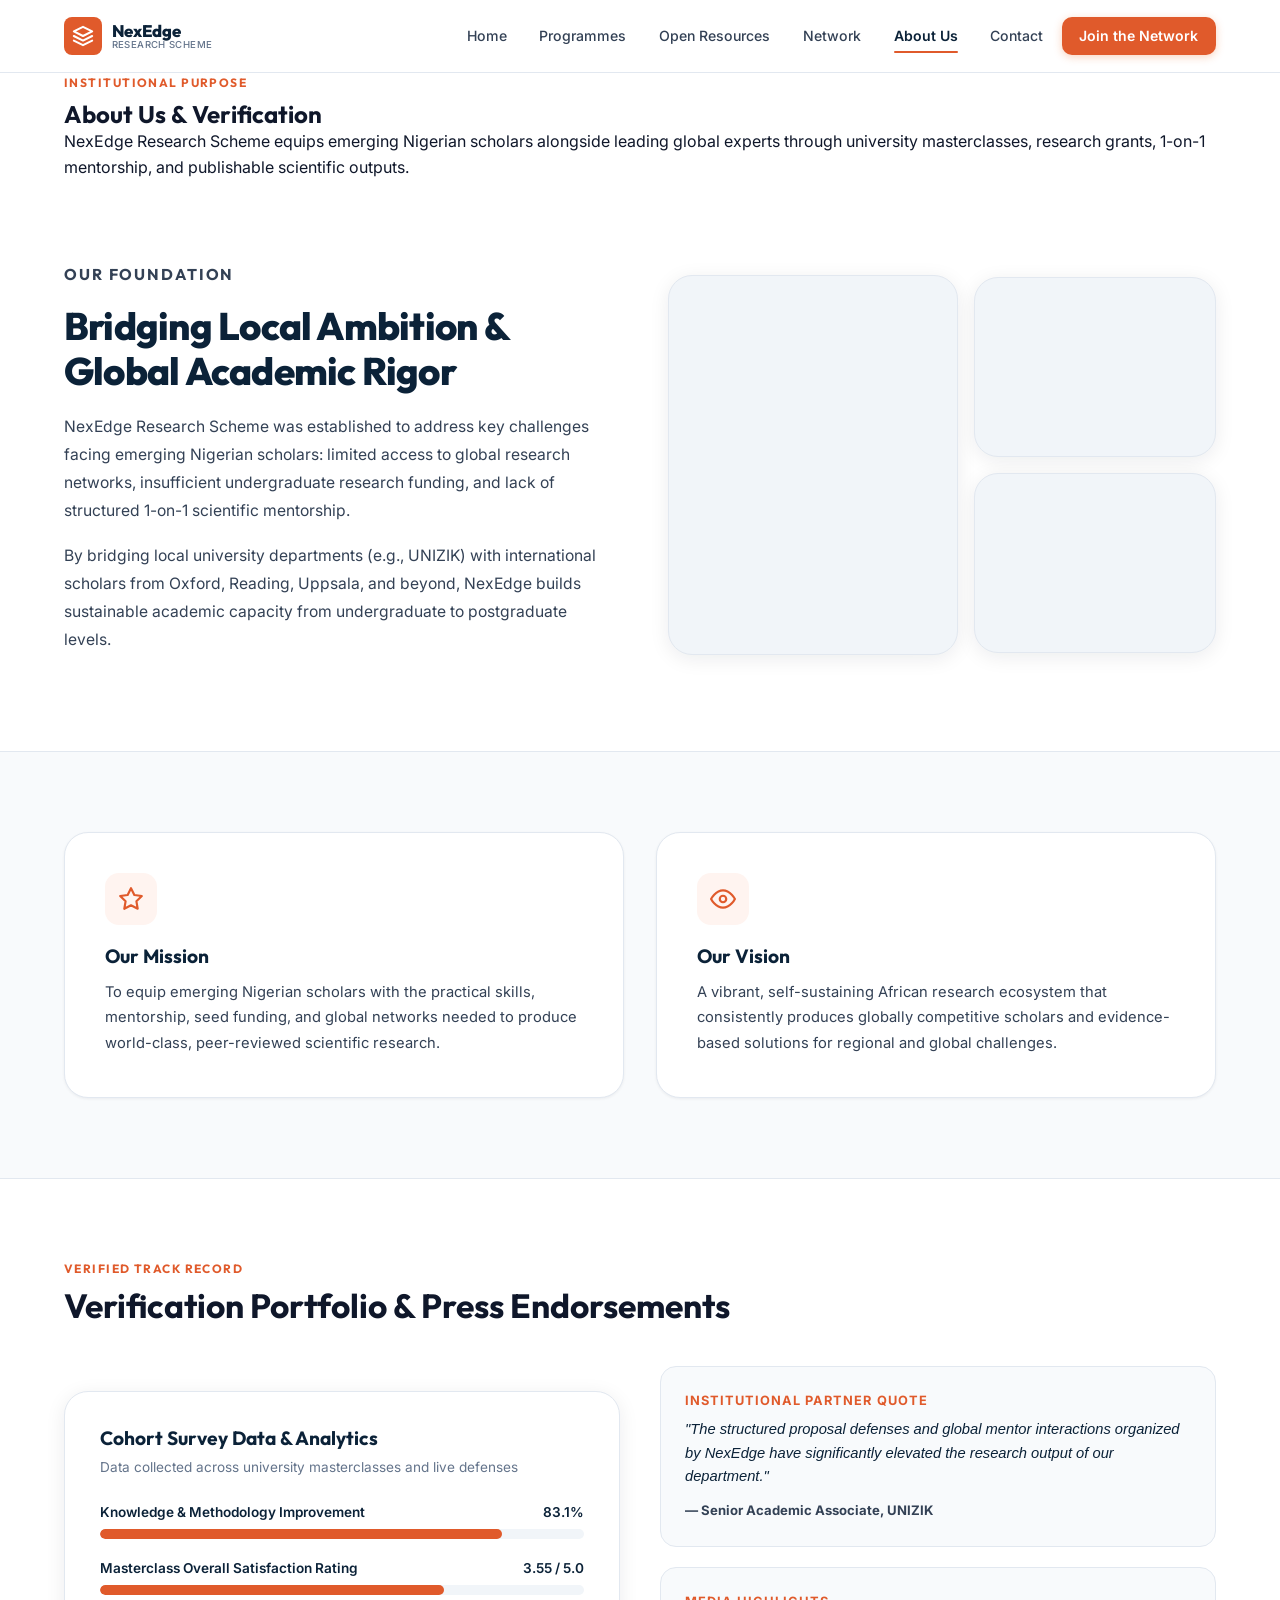
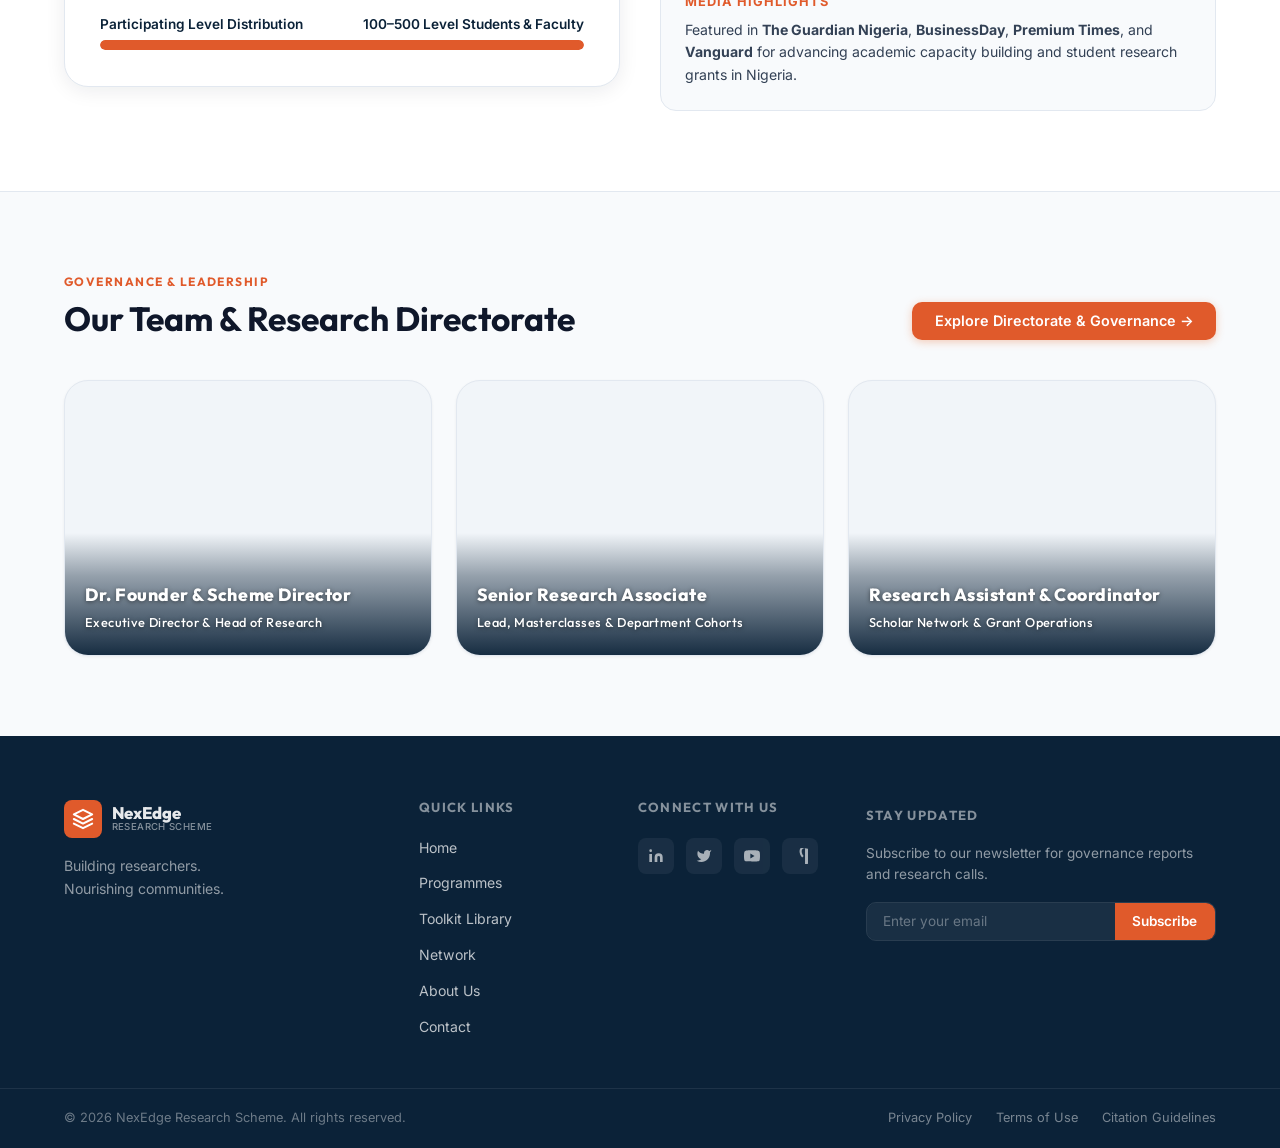
==== commit c7fe622f: "chore: clean repo, add .gitignore, define --bg-gray variable" ====
--- a/about.html
+++ b/about.html
@@ -268,7 +268,7 @@
     <div class="footer-bottom">
       <div class="container">
         <div class="footer-bottom-inner">
-          <p>© 2025 NexEdge Research Scheme. All rights reserved.</p>
+          <p>© 2026 NexEdge Research Scheme. All rights reserved.</p>
           <nav class="footer-legal"><a href="#">Privacy Policy</a><a href="#">Terms of Use</a><a href="#">Citation Guidelines</a></nav>
         </div>
       </div>
--- a/css/style.css
+++ b/css/style.css
@@ -32,6 +32,7 @@
   --bg-white:    #FFFFFF;
   --bg-light:    #F8FAFC;
   --bg-porcelain:#F1F5F9;
+  --bg-gray:     #F3F4F6;
   --border:      #E2E8F0;
   --border-dark: #CBD5E1;
 
@@ -80,7 +81,12 @@
 /* ===== RESET & BASE ===== */
 *, *::before, *::after { box-sizing: border-box; margin: 0; padding: 0; }
 
-html { scroll-behavior: smooth; font-size: 16px; -webkit-text-size-adjust: 100%; }
+html {
+  scroll-behavior: smooth;
+  font-size: 16px;
+  -webkit-text-size-adjust: 100%;
+  overflow-x: hidden;
+}
 
 body {
   font-family: var(--font-body);
@@ -89,6 +95,7 @@
   color: var(--text-dark);
   background: var(--bg-white);
   -webkit-font-smoothing: antialiased;
+  overflow-x: hidden;
 }
 
 /* ===== SCROLL REVEAL ===== */
@@ -477,9 +484,11 @@
   border-radius: var(--radius-md);
   overflow: hidden;
   border: 1px solid rgba(255,255,255,0.12);
+  max-width: 100%;
 }
 .newsletter-form input {
   flex: 1;
+  min-width: 0;
   background: rgba(255,255,255,0.06);
   border: none;
   padding: 0.65rem 1rem;
@@ -496,6 +505,7 @@
   font-weight: 600;
   transition: background var(--trans-fast);
   white-space: nowrap;
+  flex-shrink: 0;
 }
 .newsletter-form button:hover { background: var(--orange-dark); }
 
@@ -687,17 +697,52 @@
 }
 
 @media (max-width: 767px) {
-  :root { --nav-height: 62px; }
+  :root {
+    --nav-height: 62px;
+    --section-pad: 3.5rem 0;
+    --container-pad: 0 1.25rem;
+  }
+  .section-header {
+    flex-direction: column;
+    align-items: flex-start;
+    gap: 0.75rem;
+  }
   .footer-grid {
     grid-template-columns: 1fr 1fr;
-    gap: 2rem;
+    gap: 2rem 1.5rem;
   }
   .footer-brand { grid-column: 1 / -1; }
+  .footer-col h4 { font-size: 0.78rem; margin-bottom: 1rem; }
+  .footer-col ul li a { font-size: 0.85rem; }
+  .footer-tagline { font-size: 0.82rem; }
+  .newsletter-form { flex-direction: column; }
+  .newsletter-form input { padding: 0.75rem 1rem; }
+  .newsletter-form button { padding: 0.75rem 1rem; }
   .press-strip-inner { flex-direction: column; align-items: flex-start; gap: 1rem; }
+  .press-logos { flex-wrap: wrap; gap: 1.5rem; }
+  .modal-backdrop { padding: 1rem; }
+  .modal-box { padding: 1.5rem 1.25rem; max-height: 92vh; }
+  .footer-legal { gap: 1rem; flex-wrap: wrap; }
+  .footer-legal a { font-size: 0.75rem; }
 }
 
 @media (max-width: 479px) {
-  .footer-grid { grid-template-columns: 1fr; }
+  :root {
+    --section-pad: 2.75rem 0;
+    --container-pad: 0 1rem;
+  }
+  .btn-lg {
+    padding: 0.8rem 1.4rem;
+    font-size: 0.92rem;
+    width: 100%;
+    justify-content: center;
+  }
+  .footer-grid { grid-template-columns: 1fr; gap: 1.75rem; }
   .footer-bottom-inner { flex-direction: column; align-items: flex-start; gap: 0.5rem; }
-}
-
+  .footer-bottom-inner p { font-size: 0.72rem; }
+  .press-logos { gap: 1.2rem; }
+  .press-logo-item { font-size: 0.95rem; }
+  .modal-box { padding: 1.25rem 1rem; }
+  .social-icon { width: 40px; height: 40px; }
+}
+
--- a/css/about.css
+++ b/css/about.css
@@ -262,4 +262,12 @@
     aspect-ratio: 16 / 10;
     width: 100%;
   }
-}
+  .stat-bar-label {
+    flex-direction: column;
+    align-items: flex-start;
+    gap: 0.15rem;
+  }
+  .mission-card {
+    padding: 1.5rem 1.25rem;
+  }
+}
--- a/css/home.css
+++ b/css/home.css
@@ -9,6 +9,7 @@
   padding: 4.5rem 0;
   position: relative;
   overflow: hidden;
+  max-width: 100vw;
 }
 
 /* Ambient glow backdrops */
@@ -891,8 +892,10 @@
   .stats-inner { grid-template-columns: 1fr; gap: 3rem; }
   .pillars-grid { grid-template-columns: 1fr; }
   .stats-grid-6 { grid-template-columns: repeat(2, 1fr); }
-  .toolkit-preview-card { grid-template-columns: 1fr; }
+  .toolkit-preview-card { grid-template-columns: 1fr; padding: 2.5rem; }
   .feedback-grid { grid-template-columns: 1fr; }
+  .event-spotlight { height: auto; min-height: 380px; }
+  .event-spotlight-inner { flex-direction: column; align-items: flex-start; }
 }
 
 @media (max-width: 900px) {
@@ -906,12 +909,45 @@
 }
 
 @media (max-width: 600px) {
-  .hero { min-height: auto; padding: 3rem 0 2.5rem; }
-  .hero-title { font-size: clamp(1.9rem, 8vw, 2.8rem); }
+  .hero { min-height: auto; padding: 2.5rem 0 2rem; }
+  .hero-title { font-size: clamp(1.8rem, 7.5vw, 2.6rem); }
+  .hero-desc { font-size: 0.95rem; margin-bottom: 1.8rem; }
+  .hero-actions { flex-direction: column; align-items: stretch; width: 100%; gap: 0.85rem; }
+  .hero-actions .btn { width: 100%; justify-content: center; }
+  .hero-card-preview { height: 300px; max-width: 100%; }
   .programs-grid { grid-template-columns: 1fr; }
+  .programs-section { padding: 3rem 0; }
+  .programs-heading-block h2 { font-size: clamp(1.6rem, 6vw, 2.4rem); }
   .stats-grid-6 { grid-template-columns: 1fr; }
-  .about-preview-text { padding: 2rem; }
-  .event-spotlight { height: auto; min-height: 380px; }
-  .event-spotlight-inner { flex-direction: column; align-items: flex-start; }
-}
-
+  .stats-section { padding: 3.5rem 0; }
+  .stats-title { font-size: clamp(1.6rem, 6vw, 2.2rem); }
+  .stat-value { font-size: 2.2rem; }
+  .about-preview-text { padding: 1.75rem; }
+  .about-preview { padding: 3.5rem 0; }
+  .photo-panel { width: 240px; height: 175px; }
+  .stat-card-6 { padding: 1.25rem 1rem; }
+  .toolkit-preview-card { padding: 2rem 1.5rem; gap: 2rem; }
+  .toolkit-preview-text h2 { font-size: clamp(1.4rem, 5vw, 2rem); }
+  .pillars-banner { padding: 3rem 0; }
+  .pillar-card { padding: 1.5rem; }
+  .feedback-section { padding: 3.5rem 0; }
+  .analytics-chart-box { padding: 1.5rem; }
+}
+
+@media (max-width: 479px) {
+  .hero-badge { font-size: 0.65rem; letter-spacing: 0.04em; padding: 0.35rem 0.75rem; white-space: normal; text-align: center; }
+  .hero-card-preview { height: 260px; }
+  .photo-panel { width: 210px; height: 150px; }
+  .stat-number-6 { font-size: 1.8rem; }
+  .stat-card-6 .stat-value { font-size: 2rem; }
+  .feedback-author { flex-direction: column; align-items: flex-start; gap: 0.6rem; }
+  .stat-card { padding: 1.5rem 1.25rem; }
+  .stat-value { font-size: 2rem; }
+  .stats-body-text { font-size: 0.9rem; }
+  .toolkit-preview-card { padding: 1.5rem 1.25rem; }
+  .about-preview-card { min-height: auto; }
+  .about-preview-img { height: 220px; }
+  .event-spotlight-right { flex-direction: column; width: 100%; }
+  .event-spotlight-right .btn { width: 100%; justify-content: center; }
+}
+
